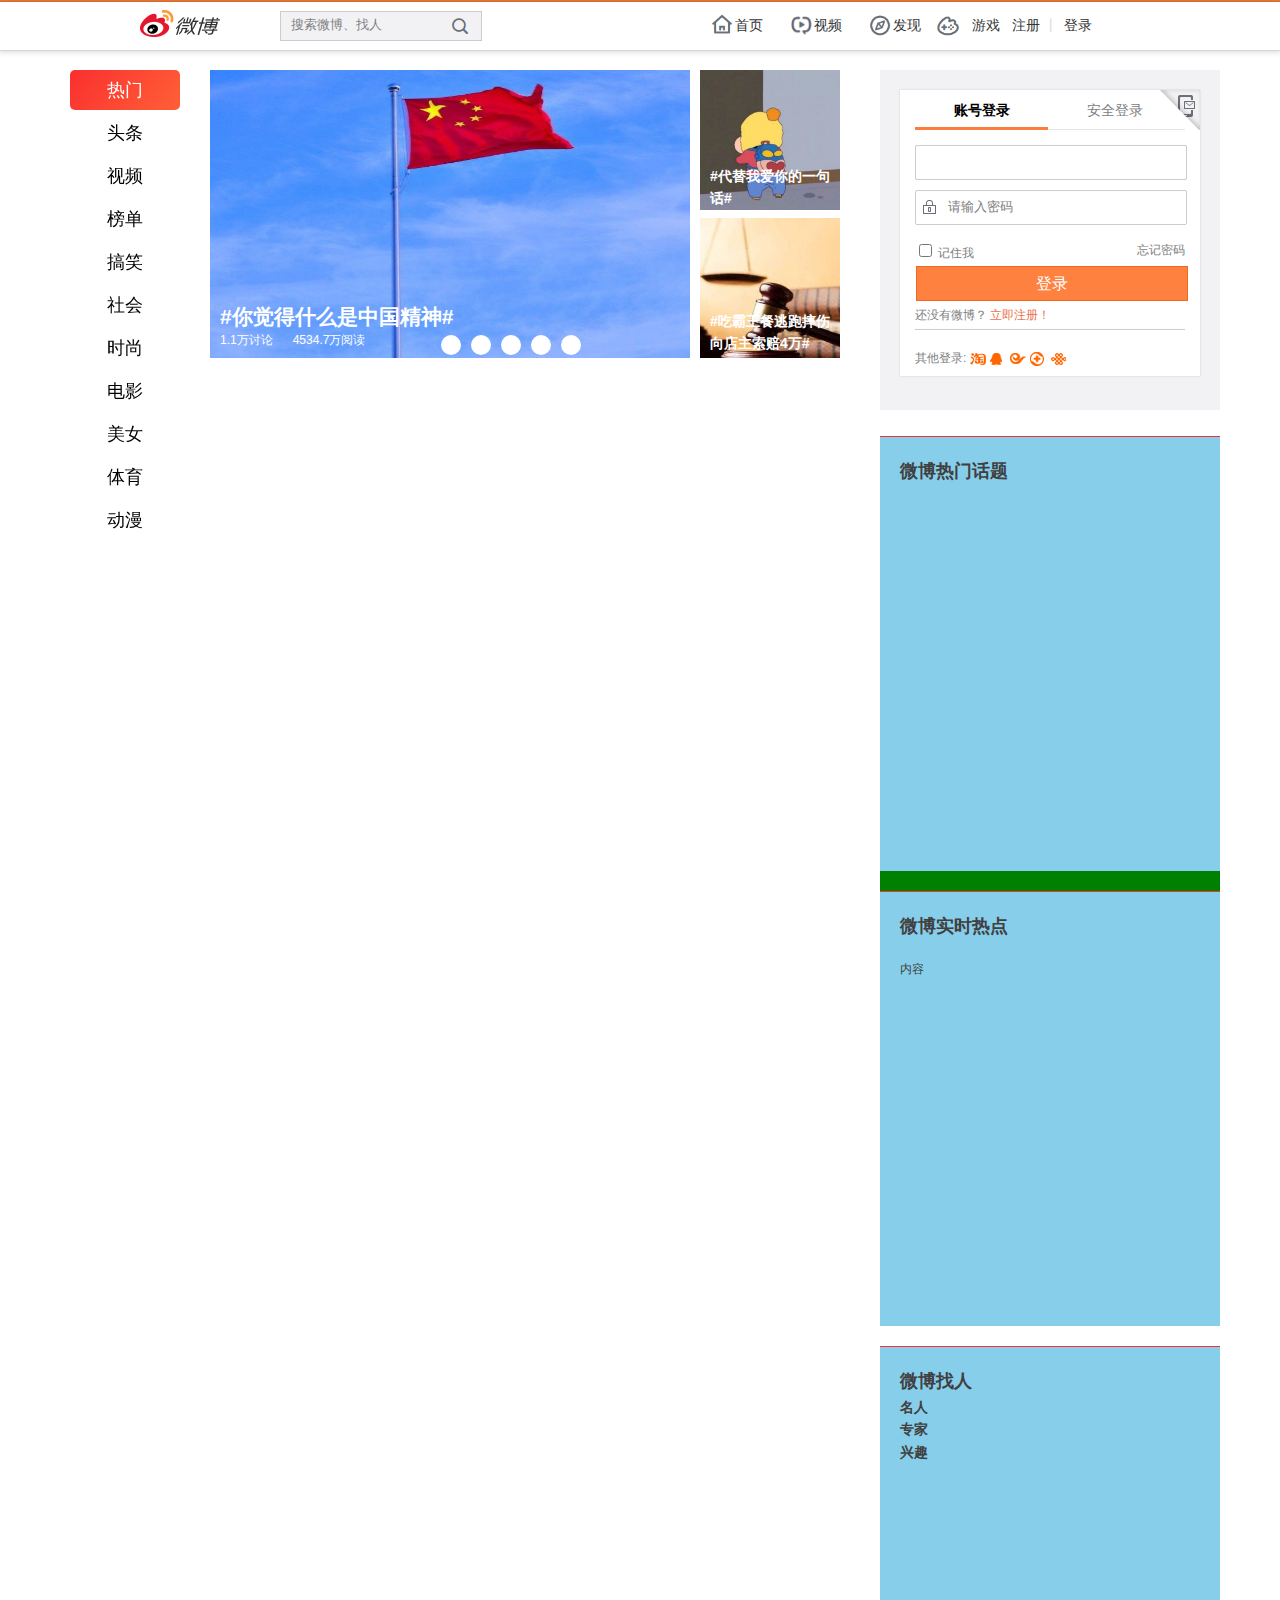
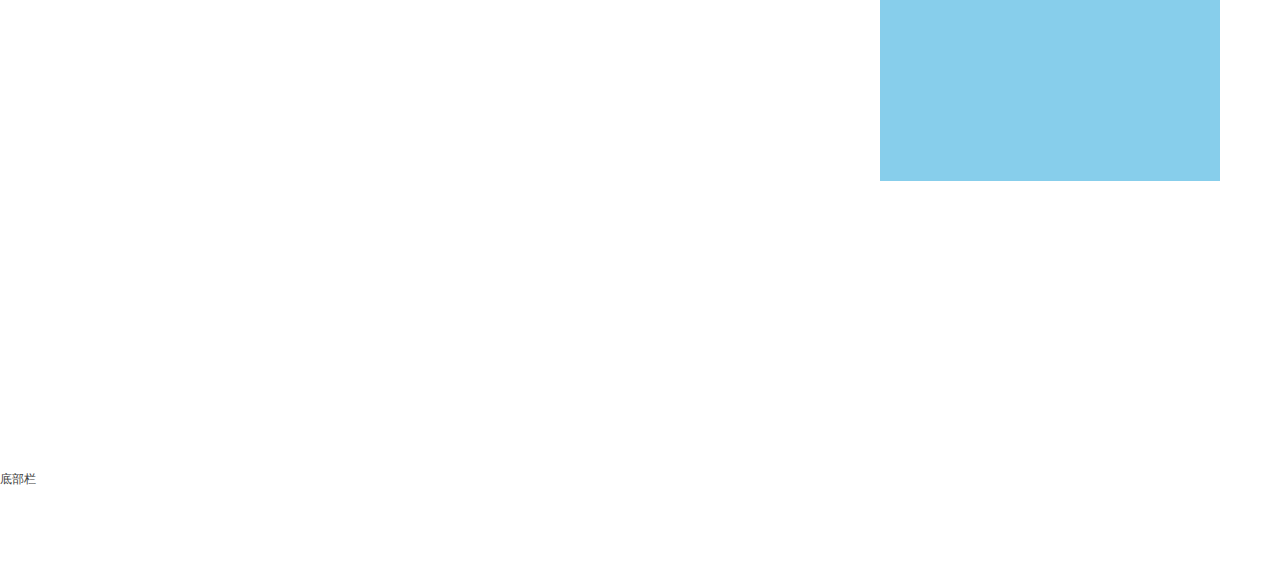
==== index.html @ 34013326 "第一次提交" ====
<!DOCTYPE html>
<html lang="en">
<head>
    <meta charset="UTF-8">
    <title>微博-随时随地发现新鲜事</title>
    <meta content="随时随地发现新鲜事！微博带你欣赏世界上每一个精彩瞬间，了解每一个幕后故事。分享你想表达的，让全世界都能听到你的心声！">
    <link rel="shortcut icon" href="favicon.ico" type="image/x-icon">
    <link rel="stylesheet" href="css/style.css">
    <link rel="stylesheet" href="css/base.css">
    <link rel="stylesheet" href="css/index.css">

</head>
<body>
<!--顶部导航栏开始-->
<div class="wb-top">
    <!--    设置版心-->
    <div class="w">
        <div class="WB_global_nav">
            <div class="WB-global_nav_alpha">
                <div class="gn_header clearfix">
                    <div class="gn_logo">
                        <a class="box" href="https://weibo.com/?topnav=1&mod=logo">
                            <span class="logo"></span>
                        </a>
                    </div>
                    <div class="gn_search_v2">
                        <span class="placeholder">搜索微博、找人</span>
                        <input class="W_input" type="text" value="搜索微博、找人">
                        <!--                        放大镜-->
                        <!--                    字体图标-->
                        <a class="icon-uniE900" href=""></a>
                        <!--                    <a class="W_ficon ficon_search S_ficon" href=""></a>-->
                    </div>
                    <div class="gn_position">
                        <div class="gn_nav">
                            <ul class="gn_nav_list">
                                <li>
                                    <a href="//weibo.com" class="home S_txt1"
                                       suda-uatrack="key=topnav_tab&amp;value=homepage" target="_top">
                                        <em class="W_ficon"><img src="./imges/house.png" alt=""></em>
                                        <em class="S_txt1">首页</em>
                                    </a>
                                </li>
                                <li>
                                    <a href="https://krcom.cn/" class="home S_txt1"
                                       suda-uatrack="key=topnav_tab&amp;value=homepage" target="_top">
                                        <em class="W_ficon"><img src="./imges/video.png" alt=""></em>
                                        <em class="S_txt1">视频</em>
                                    </a>
                                </li>
                                <li>
                                    <a href="//weibo.com" class="home S_txt1"
                                       suda-uatrack="key=topnav_tab&amp;value=homepage" target="_top">
                                        <em class="W_ficon"><img src="./imges/find.png" alt=""></em>
                                        <em class="S_txt1">发现</em>
                                    </a>
                                </li>
                                <li>
                                    <a href="http://game.weibo.com/?topnav=1&mod=logo&wvr=6">
                                        <em class="W_ficon"><img src="./imges/game.png" alt=""></em>
                                        <em class="S_txt1">游戏</em>
                                    </a>
                                </li>
                            </ul>
                            <div class="gn_login">
                                <ul class="gn_login_list">
                                    <li>
                                        <a class="S_txt1" href="//weibo.com/signup/signup.php">注册</a>
                                    </li>
                                    <!--                                竖线-->
                                    <li class="W_vline">丨</li>
                                    <li>
                                        <a class="S_txt1" href="">登录</a>
                                    </li>
                                </ul>
                            </div>
                        </div>
                        <!--                    注册和登录-->
                    </div>
                </div>
            </div>
        </div>
    </div>
</div>
<!--顶部固定栏结束-->


<!--中部内容栏开始-->
<div class="wb-center">
    <!--    版心-->
    <div class="w">
        <div class="WB_main clearfix">
            <!--            内容栏-->
            <div class="WB_frame">
                <!--                左边导航栏-->
                <div class="WB_main_l">
                    <div class="UG_left_nav">
                        <ul>
                            <!--                            <div class="hot">-->
                            <li class="hot">
                                <a class="nav_item_hot" href="https://weibo.com/?category=0">
                                    热门
                                </a>
                            </li>
                            <!--                            </div>-->
                            <li>
                                <a class="nav_item" href="https://weibo.com/?category=1760">
                                    头条
                                </a>
                            </li>
                            <!--                            <div class="">-->
                            <!--                            <li class="nav_item">-->
                            <li>
                                <a class="nav_item" href="http://krcom.cn/">
                                    视频
                                </a>
                            </li>
                            <!--                            </div>-->
                            <!--                            <div class="">-->
                            <!--                            <li class="nav_item">-->
                            <li>
                                <a class="nav_item" href="https://weibo.com/?category=99991">
                                    榜单
                                </a>
                            </li>
                            <!--                            </div>-->
                            <!--                            <div class="">-->
                            <!--                            <li class="nav_item">-->
                            <li>
                                <a class="nav_item" href="https://weibo.com/?category=10011">
                                    搞笑
                                </a>
                            </li>
                            <!--                            </div>-->
                            <!--                            <div class="">-->
                            <!--                            <li class="nav_item">-->
                            <li>
                                <a class="nav_item" href="https://weibo.com/?category=7">
                                    社会
                                </a>
                            </li>
                            <!--                            </div>-->
                            <!--                            <div class="">-->
                            <!--                            <li class="">-->
                            <li>
                                <a class="nav_item" href="https://weibo.com/?category=12">
                                    时尚
                                </a>
                            </li>
                            <!--                            </div>-->
                            <!--                            <div class="">-->
                            <!--                            <li class="nav_item">-->
                            <li>
                                <a class="nav_item" href="https://weibo.com/?category=10018">
                                    电影
                                </a>
                            </li>
                            <!--                            </div>-->
                            <!--                            <div class="">-->
                            <!--                            <li class="nav_item">-->
                            <li>
                                <a class="nav_item" href="https://weibo.com/?category=10007">
                                    美女
                                </a>
                            </li>
                            <!--                            </div>-->
                            <!--                            <div >-->
                            <!--                            <li class="nav_item">-->
                            <li>
                                <a class="nav_item" href="https://weibo.com/?category=3">
                                    体育
                                </a>
                            </li>
                            <!--                            </div>-->
                            <!--                            <div >-->
                            <!--                            <li class="nav_item">-->
                            <li>
                                <a class="nav_item" href="https://weibo.com/?category=10005">
                                    动漫
                                </a>
                            </li>
                            <!--                            </div>-->
                        </ul>
                    </div>
                </div>
                <!--                中间内容栏-->
                <div class="WB_main_c">
                    <div class="plc_main">
                        <div class="WB_frame_c">
                            <!--榜单-->
                            <div class="UG_slider_v2">
                                <li class="img1">
                                    <!--                                    <img src="./imges/云深-头像.png" alt="">-->
                                    <img src="./imges/img1.jpg" alt="">
                                    <div class="pic_intro">
                                        <h3 class="W_autocut_1">#你觉得什么是中国精神#</h3>
                                        <h4><span>1.1万讨论</span><span>4534.7万阅读</span></h4>
                                    </div>
                                </li>
                                <li class="img2">
                                    <!--                                    <img src="./imges/云深-头像.png" alt="">-->
                                    <img src="./imges/img2.jpg" alt="">
                                    <h3 class="W_autocut_2">#代替我爱你的一句话#</h3>
                                    <a href="">aaaaa</a>
                                </li>
                                <li class="img3">
                                    <!--                                    <img src="./imges/云深-头像.png" alt="">-->

                                    <img src="./imges/img3.jpg" alt="">
                                    <h3 class="W_autocut_3">#吃霸王餐逃跑摔伤向店主索赔4万#</h3>
                                </li>
                                <div class="dot_box">
                                    <li class="dot"></li>
                                    <li class="dot"></li>
                                    <li class="dot"></li>
                                    <li class="dot"></li>
                                    <li class="dot"></li>
                                </div>
                            </div>
                        </div>
                        <!--                        右侧栏-->
                        <div class="WB_main_r">
                            <!--                            登录栏-->

                            <div class="pl_unlogin_home_login">
                                <div class="UG_box">
                                    <div class="pl_login_form">
                                        <!--头部-->
                                        <div class="info_header">
                                            <a class="id_login" href=""><span>账号登录</span></a>
                                            <a class="pwd_login" href=""><span>安全登录</span></a>
                                            <a class="exchance" href=""></a>
                                        </div>
                                        <!--账号登录-->
                                        <div class="login_content">
                                            <div class="info_list">
                                                <!--                                                <div class="input_wrap" ></div>-->
                                                <li class="input_wrap"></li>
                                                <input class="input" type="text" value="邮箱/会员帐号/手机号">
                                                <!--                                                <span>邮箱/会员帐号/手机号</span>-->
                                            </div>
                                            <div class="password">
                                                <!--                                                <div class="">-->
                                                <li class="input_pwd"></li>
                                                <input class="input1" type="text" value="请输入密码">
                                                <!--                                                </div>-->
                                            </div>
                                        </div>
                                        <div class="info_list-auto_login clearfix">
                                            <div class="W_fl">
                                                <input class="checkbox" type="checkbox">
                                                <span class="S_txt2">记住我</span>
                                                <a class="S_txt1"
                                                   href="https://security.weibo.com/iforgot/loginname?entry=weibo&loginname=%E9%82%AE%E7%AE%B1/%E4%BC%9A%E5%91%98%E5%B8%90%E5%8F%B7/%E6%89%8B%E6%9C%BA%E5%8F%B7">忘记密码</a>
                                            </div>
                                            <div class="W_fr"></div>
                                        </div>
                                        <div class="info_list login_btn">
                                            <a class="W_btn_a" href=""><span>登录</span></a>
                                        </div>
                                        <div class="info_list_register">
                                            <span class="S_txt2">还没有微博？</span>
                                            <a class="register" href="//weibo.com/signup/signup.php ">立即注册！</a>
                                        </div>
                                    </div>
                                    <!--其他登录-->
                                    <div class="info_list_other_login clearfix">
                                        <span>其他登录:</span>
                                        <li class="logo"></li>
                                        <li class="logo1"></li>
                                        <li class="logo2"></li>
                                        <li class="logo3"></li>
                                        <li class="logo4"></li>
                                    </div>
                                </div>
                            </div>
                            <div class="pl_unlogin_home_hots">
                                <div class="UG_box_l">
                                    <!--微博热门话题-->
                                    <h2 class="UG_box_title">微博热门话题</h2>
                                    <div class="UG_contents"></div>
                                    <div class="UG_box_foot"></div>
                                </div>
                                <div class="UG_box_l">
                                    <!--微博实时热点-->
                                    <h2 class="UG_box_title">微博实时热点</h2>
                                    <div class="UG_contents">
                                        <!-- 图片-->
                                        <div class="UG_contents_pic">
                                            <img src="https://ww4.sinaimg.cn/thumb180/e9bda1bcgy1g6ti3shbk9j20it0nw1kx.jpg"
                                                 alt="">
                                        </div>
                                        <!--内容-->
                                        <div class="UG_contents_words">
                                            内容
                                        </div>
                                    </div>
                                </div>

                                <div class="pl_unlogin_home_hotpersoncategory">
                                    <div class="UG_box_l">
                                        <h2 class="UG_box_title">微博找人</h2>
                                        <div class="UG_contents">
                                            <div class="UG_tag_list">
                                                <h3 class="tag_title">名人</h3>
                                            </div>
                                            <div class="UG_tag_list">
                                                <h3 class="tag_title">专家</h3>
                                            </div>
                                            <div class="UG_tag_list">
                                                <h3 class="tag_title">兴趣</h3>
                                            </div>
                                        </div>
                                    </div>
                                    <!--<div class=""></div>-->
                                </div>
                            </div>

                        </div>
                    </div>
                </div>
            </div>
        </div>
        <!--中部内容栏结束-->


        <!--底部栏开始-->
        <div class="wb-bottom">
            底部栏
        </div>
        <!--底部栏结束-->
</body>
</html>
---- css/style.css ----
@font-face {
    font-family: 'icomoon';
    src: url('./../source/fonts/icomoon.eot?ar5zlz');
    src: url('./../source/fonts/icomoon.eot?ar5zlz#iefix') format('embedded-opentype'),
    url('./../source/fonts/icomoon.ttf?ar5zlz') format('truetype'),
    url('./../source/fonts/icomoon.woff?ar5zlz') format('woff'),
    url('./../source/fonts/icomoon.svg?ar5zlz#icomoon') format('svg');
    font-weight: normal;
    font-style: normal;
    font-display: block;
}

[class^="icon-"], [class*=" icon-"] {
    /* use !important to prevent issues with browser extensions that change fonts */
    font-family: 'icomoon' !important;
    speak: none;
    font-style: normal;
    font-weight: normal;
    font-variant: normal;
    text-transform: none;
    line-height: 1;

    /* Better Font Rendering =========== */
    -webkit-font-smoothing: antialiased;
    -moz-osx-font-smoothing: grayscale;
}

.icon-uniE900:before {
    content: "\e900";
}
---- css/base.css ----
/*声明编码格式*/
@charset "UTF-8";
html {
    font-size: 10px;
}

/*版心*/
w {
    width: 126.6rem;
    margin: 0 auto;
}

body,
dd,
div,
dl,
dt,
fieldset,
form,
h1,
h2,
h3,
h4,
h5,
h6,
li,
ol,
p,
table,
td,
th,
ul {
    margin: 0;
    padding: 0
}

table {
    border-collapse: collapse
}

code,
pre {
    white-space: pre;
    font-family: "Courier New", Courier, monospace
}

li {
    list-style: none
}

em {
    font-style: normal
}

img,
object {
    border: none;
    outline: 0
}

a img {
    vertical-align: top
}

abbr,
article,
aside,
audio,
canvas,
datalist,
details,
figure,
footer,
header,
hgroup,
menu,
nav,
output,
progress,
section,
video {
    display: block;
    margin: 0;
    padding: 0
}

body {
    font: 400 12px/1.6 arial;
    color: #404040
}

.login {
    width: 240px
}

.loading {
    height: 310px;
    background: url(images/loading.gif) no-repeat 50% 50%
}

.loading .module,
.logged,
.module-logged .quick,
.module-logged .static,
.module-quick .logged,
.module-quick .signed,
.module-quick .static,
.module-signed .logged,
.module-signed .quick,
.module-signed .static,
.quick,
.signed {
    display: none
}

.module-logged .logged,
.module-quick .quick,
.module-signed .signed,
.module-static .static {
    display: block
}

.module {
    position: relative
}

.mod-info {
    color: #404040;
    padding-left: 20px;
    background: url(images/ico-taobao.png) no-repeat 0 50%
}

.wb-un {
    color: #FFA00B !important
}

.message {
    padding: 2px 5px;
    margin-top: 5px;
    display: none
}

.error {
    padding: 2px 5px;
    margin-top: 5px;
    display: block !important;
    padding-left: 23px;
    background: #FFF2F2 url(images/ico-stop.png) no-repeat 3px 3px;
    border: 1px solid #FF8080
}

.fields {
    margin-top: 0;
    position: relative
}

.field {
    position: relative;
    padding: 3px 0
}

.field-edit {
    padding: 0
}

.other-account {
    position: absolute;
    right: 0
}

.field-label {
    display: block;
    font-weight: 700;
    color: #666
}

.field-help {
    position: absolute;
    top: 3px;
    right: 0
}

.i-text {
    width: 232px;
    height: 24px;
    font-size: 12px;
    line-height: 24px;
    padding: 0 2px;
    border: 1px solid #CCC;
    vertical-align: middle
}

.i-chk {
    vertical-align: middle
}

.i-checkcode {
    width: 40px
}

.ph-label {
    color: #666;
    position: absolute;
    left: 5px;
    top: 8px
}

.ph-label-chk {
    top: 15px
}

.field-pwd .ph-label,
.field-un .ph-label {
    top: 26px
}

.ph-hide {
    display: none
}

.ph-focus {
    color: #999
}

.checkcode-img {
    margin: 0 1px;
    vertical-align: middle
}

.change-code {
    display: inline-block;
    zoom: 1;
    *display: inline;
    vertical-align: middle;
    line-height: 1.2
}

.pwd-edit {
    display: none;
    height: 26px;
    overflow: hidden
}

.edit-tmp {
    width: 0;
    height: 0;
    overflow: hidden
}

.fields-logged {
    padding-bottom: 20px
}

.fields-logged .nick {
    font-weight: 700
}

.ql-single .r-sso-user {
    display: none
}

.logged-hd {
    padding-bottom: 5px
}

.ww-list {
    height: 60px;
    overflow: auto
}

.ww-list input,
.ww-list label {
    margin: 0;
    vertical-align: middle
}

.ww-list input {
    margin-right: 3px
}

.ww-list li.active {
    font-weight: 700
}

.quickx {
    width: 210px
}

.quickx .mod-info,
.quickx .mod-submit {
    display: none
}

.quickx .ww-hd {
    padding-left: 20px;
    background: url(images/ico-taobao.png) no-repeat 0 50%
}

.quickx .r-sso-user {
    display: none
}

.quickx .item-sso-user {
    cursor: pointer
}

.quickx .ww-list {
    height: 20px
}

.quickx .ww-list label {
    color: #08C
}

.quickx .ww-list .item-hover label {
    color: #F60;
    text-decoration: underline
}

.quickxn .quick,
.taobao-enter {
    display: none
}

.taobao-enter a {
    display: inline-block;
    zoom: 1;
    *display: inline;
    height: 20px;
    line-height: 20px;
    padding-left: 20px;
    background: url(images/ico-taobao.png) no-repeat 0 50%
}

.quickxn .taobao-enter {
    display: block
}

.mod-submit a {
    margin-left: 5px
}

.mod-help {
    padding-top: 5px;
    color: #999
}

.mod-help a {
    color: #999
}

.mod-help a:hover {
    color: #088DD2
}

.install-plugin-popup {
    width: 300px;
    font-size: 12px;
    background-color: #FFF;
    border: 1px solid #999
}

.install-plugin-popup .hd {
    height: 30px;
    line-height: 30px;
    padding-left: 10px;
    background: url(images/i.png) repeat-x;
    border: 1px solid #e76b09
}

.install-plugin-popup .hd h3 {
    font-size: 14px;
    color: #FFF
}

.install-plugin-popup .bd {
    padding: 10px;
    color: #666
}

.install-plugin-popup .close {
    display: block;
    width: 20px;
    height: 20px;
    position: absolute;
    right: 5px;
    top: 5px;
    text-indent: -999em;
    outline: 0;
    background: url(images/i.png) no-repeat -14px -37px;
    cursor: pointer
}

.install-plugin-popup h4 {
    font-weight: 700;
    font-size: 12px;
    color: #404040
}

.install-plugin-popup ul {
    margin: 10px 0
}

.install-plugin-popup li {
    padding-left: 5px;
    background: url(images/i.png) no-repeat 0 -170px
}

.install-plugin-popup .bd strong {
    color: #F60;
    font-weight: 700;
    padding-left: 13px;
    background: url(images/i.png) no-repeat -20px -145px
}

.install-plugin-popup .buttons {
    margin-top: 10px
}

.install-plugin-popup .btn-dledit {
    display: block;
    height: 24px;
    line-height: 24px;
    width: 90px;
    margin: 0 auto;
    color: #FFF;
    text-align: center;
    text-decoration: none;
    background: url(images/i.png) repeat-x 0 -63px;
    border: 1px solid #f15c00;
    border-radius: 2px
}

.install-plugin-popup .btn-dledit:hover {
    background-position: 0 -96px
}

.loginq .mod-info {
    font-size: 14px;
    margin-bottom: 5px
}

.loginq .field {
    padding: 6px 0
}

.loginq .ph-label {
    top: 10px
}

.loginq .field-pwd .ph-label,
.loginq .field-un .ph-label,
.loginq .nickx {
    top: 29px
}

.loginq .field-help {
    top: 6px
}

.loginq .btn {
    margin-bottom: 5px;
    display: inline-block;
    zoom: 1;
    *display: inline;
    width: 135px;
    height: 33px;
    line-height: 33px;
    text-align: center;
    font-size: 14px;
    color: #FFF;
    border: none;
    font-weight: 700;
    text-decoration: none;
    background: url(http://img04.taobaocdn.com/tps/i4/T1svelXedSXXaYGQPX-135-170.png) no-repeat 0 0;
    text-shadow: 1px 1px 0 #E24E06;
    overflow: hidden
}

.loginq .btn-hover,
.loginq .btn:hover {
    background-position: 0 0
}

.nickx {
    display: none;
    width: 16px;
    height: 16px;
    background: url(images/x.png) no-repeat 50% 50%;
    position: absolute;
    left: 220px;
    top: 26px;
    z-index: 1000;
    cursor: pointer;
    filter: alpha(opacity=70);
    opacity: .7
}

.nickx:hover {
    filter: alpha(opacity=100);
    opacity: 1
}

.ks-ext-mask {
    background-color: #000;
    filter: alpha(opacity=50);
    opacity: .5
}

.btn {
    display: inline-block;
    zoom: 1;
    *display: inline;
    width: 112px;
    height: 24px;
    line-height: 24px;
    padding: 0;
    vertical-align: middle;
    color: #FFF;
    overflow: visible;
    font-size: 12px;
    font-weight: 400;
    border: none;
    background: url(images/btn.png) no-repeat 0 0;
    cursor: pointer
}

.btn-hover,
.btn:hover {
    background-position: 0 -24px
}

.hidden {
    display: none !important
}

.fl {
    float: left
}

.fr {
    float: right
}

a {
    color: #08C;
    text-decoration: none
}

a:hover {
    color: #F60;
    text-decoration: none;
}

.clearfix {
    zoom: 1
}

.clearfix:after {
    content: "";
    display: block;
    clear: both;
    visibility: hidden;
    height: 0
}


/*!*声明编码格式*!*/
/*@charset "UTF-8";*/
/*html {*/
/*    font-size: 10px;*/
/*}*/

/*body, ul, ol, li, p, h1, h2, h3, h4, h5, h6, form, fieldset, table, td, img, div {*/
/*    margin: 0;*/
/*    padding: 0;*/
/*    border: 0;*/
/*}*/

/*body {*/
/*    background: #fff;*/
/*    color: #333;*/
/*    font-size: 12px;*/
/*    margin-top: 5px;*/
/*    font-family: "SimSun", "宋体", "Arial Narrow";*/
/*}*/

/*!*版心*!*/
/*w {*/
/*    width: 126.6rem;*/
/*    margin: 0 auto;*/

/*}*/

/*ul, ol {*/
/*    list-style-type: none;*/
/*}*/

/*select, input, img, select {*/
/*    vertical-align: middle;*/
/*}*/

/*a {*/
/*    text-decoration: none;*/
/*}*/

/*a:link {*/
/*    color: #009;*/
/*}*/

/*a:visited {*/
/*    color: #800080;*/
/*}*/

/*a:hover, a:active, a:focus {*/
/*    color: #c00;*/
/*    text-decoration: underline;*/
/*}*/
---- css/index.css ----
/**********************通用********************/
.clearfix::after {
    content: ".";
    display: block;
    height: 0;
    clear: both;
    visibility: hidden;
}

/**********************顶部导航栏开始********************/
.WB-global_nav_alpha {
    box-shadow: 0 0 1px 0px rgba(0, 0, 0, 0.3), 0 0 6px 2px rgba(0, 0, 0, 0.15);
    background: rgba(255, 255, 255, 0.94);
}

.WB_global_nav {


    flex-direction: row;
    justify-content: center;


    z-index: 999;
    top: 0;
    left: 0;
    position: fixed;
    width: 100%;
    height: 4.8rem;
    border-top: 0.2rem solid #fa7d3c;
    box-shadow: 0 0 1px 0px rgba(0, 0, 0, 0.15);
    background: #fff;
}

.WB_global_nav .gn_header {
    background-color: #fff;
    position: relative;
    width: 100rem;
    height: 4.8rem;
    margin: 0 auto;
}

.WB_global_nav .gn_header .gn_logo .box {
    width: 190px;
    height: 48px;
    cursor: pointer;

    position: absolute;
    left: 50px;
    top: 0;
}


.WB_global_nav .gn_header .gn_logo .box .logo {
    display: block;
    margin-left: -5rem;
    /*text-decoration: none;*/
    left: -5rem;
    width: 140px;
    height: 48px;
    cursor: pointer;
    background: url("./../imges/WB_logo.png") no-repeat 0 40%;
    /*background-color: red;*/
}

.gn_search_v2 {
    width: 20rem;
    height: 2.8rem;
    /*left: 25rem;*/
    top: 0;
    left: 13rem;
    margin: 0.9rem 0 0 1rem;
    background-color: #f2f2f5;
    /*background-color: red;*/
    /*border: 1px solid #000;*/
    border: 1px solid #CCC;
    position: absolute;
}

.gn_search_v2:hover {
    cursor: text;
}

/*.gn_search_v2*/

.wb-top .WB_global_nav .gn_header .gn_search_v2 .placeholder {
    /*z-index: 999;*/
    /*width: 100%;*/
    /*height: 100%;*/
    /*!important;*/
    display: inline-block;
    width: 20rem;
    height: 2.8rem;
    line-height: 2.9rem;
    /*left: 1rem;*/
    color: #808080;
    /*background-color: skyblue;*/
    text-overflow: ellipsis;
}

.W_input {
    /*z-index: 999;*/
    position: absolute;
    display: inline-block;
    box-sizing: border-box;
    /*width: 18rem;*/
    color: #808080;
    width: 17rem;
    height: 2.5rem;
    line-height: 2.8rem;
    /*margin-left: 11rem;*/
    top: 0rem;
    /*padding-left: 1rem;*/
    padding: 9px 10px 8px 10px;
    /*padding-left: 0.8rem;*/
    left: 0rem;
    background-color: #f2f2f5;
    /*background-color: transparent;*/
    /*background-color: red;*/
    /*background-color: #000000;*/
    border: none;
    /*left: 0rem;*/
    /*background-color: transparent;*/
    overflow: hidden;
    /*color: ;*/
    /*left: 25rem;*/
}

/*放大镜*/
.icon-uniE900 {
    font-size: 1.8rem;
    width: 1.8rem;
    color: #696e78;
    position: absolute;
    left: 17rem;
    top: 0.5rem;
}

.gn_position {
    display: inline-block;
    float: right;
    width: 45.6rem;
    height: 4.8rem;
    /*background-color: skyblue;*/
    margin-left: -11rem;
}

.gn_position li {
    float: left;
    margin-right: 0rem;
}

.gn_nav_list li a {
    line-height: 26px;
}

.gn_nav_list li a em {
    color: #333;
}

.gn_nav_list li {
    position: relative;
    top: 1rem;
    float: left;
    margin-left: 14px;
    display: inline-block;
    font-size: 14px;
    width: 65px;
    height: 26px;
    /*background-color: red;*/

}

.W_ficon img {
    display: inline-block;
    font-size: 22px;
    width: 26px;
}

.wb-top .WB_global_nav .gn_header .gn_position .gn_nav .gn_login {
    /*background-color: red;*/
    display: inline-block;
    float: left;
    width: 11.6rem;
    height: 2.6rem;
    margin-top: 1rem;
    /*top: 2rem;*/
}

.wb-top .WB_global_nav .gn_header .gn_position .gn_nav .gn_login ul li {
    /*background-color: red;*/
    position: relative;
    /*top: 1rem;*/
    float: left;
    line-height: 2.6rem;
    margin-left: 1.2rem;

    display: inline-block;
    font-size: 1.4rem;
}

.wb-top .WB_global_nav .gn_header .gn_position .gn_nav .gn_login li a {
    color: #333;
}

.S_txt1:hover {
    color: #f8b62b;
    /*background-color: red;*/
}

.wb-top .WB_global_nav .gn_header .gn_position .gn_nav .gn_login .W_vline {
    /*display: inline-block;*/
    /*margin: 0 1rem 0 1rem;*/
    color: #d9d9d9;
    /*margin: 0 -5px 0 -5px;*/
    /*padding: -5px;*/
    margin: 0 -0.6rem 0 0.4rem;
    /*background-color: red;*/
    /*margin-left: -1rem;*/
}

.wb-top .WB_global_nav .gn_header .gn_position .gn_nav .gn_login .W_vline:hover {
    cursor: default;
}

/**********************顶部导航栏结束********************/


/**********************中部内容栏开始********************/


/*.自定义 {*/
/*    margin-top: 5rem;*/
/*    width: 100%;*/
/*    height: 20rem;*/
/*    font-size: 20px;*/
/*    !*margin: 0 auto;*!*/
/*    text-align: center;*/
/*    !*background-color: skyblue;*!*/

/*}*/

/*.wb-center .w {*/
/*    height: 20rem;*/
/*    !*z-index: 999;*!*/
/*    background-color: red;*/
/*}*/
.WB_main {
    display: block;
}

.wb-center .w {
    /*display: block;*/
}

.wb-center .WB_main .WB_frame {
    margin: 7rem 7rem auto;
    height: 200rem;
    width: 1170px;
    /*margin-top: 7rem;*/
    /*box-sizing: border-box;*/
    /*padding-top: 1.6rem;*/
    /*background-color: green;*/
}

.wb-center .WB_main .WB_frame .WB_main_l {
    /*z-index: 999;*/
    position: fixed;
    width: 11rem;
    /*background-color: blue;*/
}

.wb-center .WB_main .WB_frame .WB_main_l .UG_left_nav {
    width: 11rem;
    height: 47rem;
    /*background-color: blue;*/
}

/*UG_left_nav ul{*/
/*    background-color: skyblue;*/
/*}*/
.wb-center .WB_main .WB_frame .WB_main_l .UG_left_nav li {
    width: 11rem;
    height: 4rem;
    font-size: 1.8rem;
    /*line-height: 4rem;*/
    margin-bottom: 0.3rem;
    /*background-color: skyblue;*/
    border-radius: 5px;
    text-align: center;
}

.wb-center .WB_main .WB_frame .WB_main_l .UG_left_nav li a {
    line-height: 4rem;
}

.wb-center .WB_main .WB_frame .WB_main_l .UG_left_nav .hot {
    border-radius: 0.5rem;
    /*color: #ffffff;*/
    /*background-color: #fa2f2f;*/
    background-image: linear-gradient(128deg, rgb(250, 47, 47) 0%, rgb(255, 91, 54) 90%);
}

/*.nav_item_hot {*/
/*    color: #ffffff;*/
/*}*/

.wb-center .WB_main .WB_frame .WB_main_l .UG_left_nav ul .hot a {
    color: #ffffff;
}

/*.wb-center .WB_main .WB_frame .WB_main_l .UG_left_nav .hot:hover {*/

/*}*/

.nav_item {
    display: inline-block;
    width: 11rem;
    line-height: 4rem;
    /*height: 4%;*/
}


.wb-center .WB_main .WB_frame .WB_main_l .UG_left_nav li a {
    color: #000000;
    /*line-height: 4rem;*/
}

/*.WB_main_l .UG_left_nav*/

/*设置a标签与li标签一样的大小*/
.nav_item {
    width: 11rem;
    height: 4rem;
}

/*鼠标移到与li标签一样大的a标签上时，字变为白色 */
.wb-center .WB_main .WB_frame .WB_main_l .UG_left_nav li a:hover {
    color: #ffffff;
}

.wb-center .WB_main .WB_frame .WB_main_l .UG_left_nav li:hover {
    background: linear-gradient(128deg, #fa2f2f 0%, #ff5b36 90%);
    cursor: pointer;
}


.WB_main_c {
    /*float: left;*/
    margin-left: 14rem;
    width: 100rem;
    height: 20rem;
    /*background-color: red;*/
}

.UG_slider_v2 {
    width: 66rem;
    height: 31rem;
    /*background-color: green;*/
}

.wb-center .WB_main .WB_frame .WB_frame_c {
    width: 66rem;
    position: relative;
    /*background-color: red;*/
}

/*.img1 h3 {*/
/*    color: red;*/
/*}*/

.img1 img {
    /*border-radius: 50%;*/
    display: inline-block;
    width: 48rem;
    height: 28.8rem;
    /*width: 30rem;*/
    /*height: 30rem;*/
    position: absolute;
}

.img2 img {
    display: inline-block;
    /*float: right;*/
    position: absolute;
    /*float: left;*/
    width: 14rem;
    height: 14rem;
    left: 49rem;
    /*margin-top: -1rem;*/
    /*margin-right: 10rem;*/
    /*width: 14rem;*/
    /*height: 14rem;*/
    /*left: 5rem;*/
    /*background-color: purple;*/
}

.img3 img {
    display: inline-block;
    /*float: right;*/
    position: absolute;
    /*float: left;*/
    width: 14rem;
    height: 14rem;
    top: 14.8rem;
    left: 49rem;
    /*margin-left: 5rem;*/
    /*background-color: black;*/
}


.dot_box {
    /*display: inline;*/
    width: 20rem;
    height: 3rem;
    position: absolute;
    float: left;
    /*margin-right:5rem;*/
    top: 26.5rem;
    /*background-color: black;*/
    text-align: center;
    left: 35%;
    /*background-color: #ffffff;*/
}

.dot {
    float: left;
    width: 2rem;
    height: 2rem;
    margin-right: 1rem;
    background-color: #ffffff;
    border-radius: 50%;
}

.dot:hover {
    background-color: #eb7350;;
    cursor: pointer;
}

.pic_intro {
    position: absolute;
    color: #ffffff;
    font-size: 1.8rem;
    top: 24rem;
    left: 1rem;
}

.W_autocut_1 {
    margin-top: -1rem;
}

.pic_intro h4 {
    margin-top: -1rem;
}

.pic_intro span {
    margin-right: 2rem;
    /*margin: -4rem 2rem 0 0;*/
    font-size: 1.2rem;
    font-weight: normal;
}

.img2 .W_autocut_2,
.W_autocut_3 {
    width: 12rem;
    height: 4rem;
    position: absolute;
    font-size: 14px;
    left: 50rem;
    top: 9.5rem;
    color: #ffffff;
}

.W_autocut_3 {
    top: 24rem;
}

.WB_main_r {
    position: absolute;
    /*float: left;*/
    left: 88rem;
    width: 34rem;
    top: 7rem;
    /*top*/
    /*background-color: red;*/
    height: 210rem;
}

/*右侧栏*/
.pl_unlogin_home_login {
    /*position: absolute;*/
    /*padding: 0rem;*/
    /*margin-top: 2rem;*/
    /*top: 2rem;*/
    position: relative;
    display: inline-block;
    width: 34rem;
    height: 34rem;
    /*background-color: skyblue;*/
    background-color: rgb(242, 242, 245);
    /*top: -31rem;*/
    /*left: 90rem;*/
    /*right: 10rem;*/
    /*float: right;*/
}

.UG_box {
    display: inline-block;
    margin: 0 auto;
    /*background-color: purple;*/
    width: 30rem;
    height: 28.6rem;
    /*text-align: center;*/
    position: absolute;
    box-shadow: 0 0 2px rgba(0, 0, 0, 0.15);
    transform: translateX(2rem) translateY(2rem);

    background-color: #fff;

    /*left: 2rem;*/
}

.pl_login_form {
    /*border: 1px solid #000;*/
    width: 27rem;
    /*border: none;*/
    height: 27.6rem;
    border-radius: 2px;
    /*box-shadow: 0 0 2px rgba(0, 0, 0, 0.15);*/
    /*background-color: skyblue;*/
    /*text-align: center;*/
    margin: 0 auto 5px;
    border: none;
}

.info_header {
    height: 38.5px;
    border-bottom: 1px solid #ccc;

    border-bottom-color: rgb(204, 204, 204);

    border-bottom-color: rgba(204, 204, 204, .5);
    /*border-bottom: 3px solid ;*/
    /*border-bottom-color: transparent;*/
    /*border-bottom-style: solid;*/
    /*border-bottom-width: 3px;*/
    /*border-bottom: 1px solid #000;*/
}

.id_login,
.pwd_login {
    /*border: 1px solid #000;*/
    float: left;
    width: 133px;
    height: 32px;
    text-align: center;
    margin-top: 5px;
    line-height: 30px;
    font-size: 14px;
    color: #000;
}

.pwd_login {
    color: #808080;
}

/*.id_login {*/
/*    font-weight: 700;*/
/*    !*border-bottom: 3px solid #fa7d3c;*!*/
/*}*/


.id_login {
    font-weight: 700;
    border-bottom: 3px solid #fa7d3c;
}

.pwd_login:active {
    border-bottom: 3px solid #fa7d3c;
}

pwd_login {
    line-height: 30px;
}

.exchance {
    width: 40px;
    height: 40px;
    /*background-color: rebeccapurple;*/
    position: absolute;
    left: 260px;
    top: 0px;
    background: url("../imges/sprite_login.png") 0 -150px;
}

.login_content {
    display: inline-block;
    width: 270px;
    margin-top: 10px;
    height: 189px;
    border-bottom: 1px solid #ccc;
    /*background-color: skyblue;*/
    /*margin: 0 auto;*/
}

.info_list {
    /*border: 2px solid black;*/
    border: 1px solid #ccc;
    border-radius: 2px;
    background-color: #FFF;
    position: absolute;
    top: 55px;
    width: 270px;
    height: 33px;
    /*background-color: black;*/
}

.input_wrap {
    width: 32px;
    height: 33px;
    line-height: 33px;
    /*background-color: red;*/
    transform: translateY(-2px);
    z-index: 999;
    background: url("../imges/sprite_login.png") 7px -90px;

}

.input {
    /*display: inline-block;*/
    /*position: absolute;*/
    /*top: -15rem;*/
    /*left: 50rem;*/
    z-index: 999;
    width: 233px;
    /*display: inline-block;*/
    /*background-color: red;*/
    height: 27px;
    border: none;
    /*这里改的*/
    transform: translateY(-32px);
    color: #808080;
    /*margin-bottom: 15rem;*/
    /*line-height: 33px;*/
    /*padding: 20px;*/
    margin-left: 30px;

}

.password {
    position: absolute;
    border: 1px solid #ccc;
    border-radius: 2px;
    background-color: #FFF;
    top: 100px;
    width: 270px;
    height: 33px;
}

.input_pwd {
    width: 32px;
    height: 33px;
    line-height: 33px;
    border-radius: 2px;
    background: url("../imges/sprite_login.png") -43px -91px;
}

.input1 {
    width: 233px;
    height: 27px;
    border: none;
    /*border: 1px solid #ccc;*/
    /*border-radius: 2px;*/
    /*background-color: #FFF;*/
    transform: translateY(-32px);
    margin-left: 30px;
    color: #808080;

    /*top: 15rem;*/
}

/*.exchance img {*/
/*    position: absolute;*/
/*    width: 40px;*/
/*    height: 41px;*/
/*    top: 0;*/
/*    left: 252px;*/
/*    background: url("../imges/sprite_login.png") 0 -150px;*/
/*    !*background: url("");*!*/
/*}*/

/*.id_login a {*/
/*    text-align: center;*/
/*}*/

/*.pwd_login a{*/
/*    text-align: center;*/
/*}*/
.pl_unlogin_home_hots {
    width: 34rem;
    height: 89rem;
    background-color: green;
}

.UG_box_l {
    /*transform: translateY(20rem);*/
    margin-top: 2rem;
    width: 340px;
    height: 435px;
    background-color: skyblue;
    box-sizing: border-box;
    padding: 20px;
    border-top: 1px solid #fa2f2f;
}

.info_list-auto_login {
    width: 270px;
    height: 15px;
    /*background-color: red;*/
    transform: translateY(-95px);
}

.checkbox {
    line-height: 15px;
}

.S_txt1 {
    float: right;
    color: #808080;
    left: 200px;
}

.S_txt2 {
    font-size: 12px;
    color: #808080;;
}

.W_btn_a {
    position: absolute;
    width: 100%;
    height: 33px;
    background-color: rgb(255, 129, 64);;
    border: 1px solid #f06923;
    top: 120px;
    text-align: center;
}

.W_btn_a:hover {

    /*background: rgb(255, 129, 64);;*/
    background: #f06923;

}

.W_btn_a span {
    width: 32px;
    height: 18px;
    color: #ffffff;
    font-size: 16px;
    line-height: 34px;
}

.info_list_register {
    width: 100%;
    height: 25px;
    /*top: 350px;*/
    /*margin-bottom: -5px;*/

    transform: translateY(-45px);
}

.info_list_register .S_txt2 {
    font-size: 12px;
}

/*.pl_login_form .info_list_register .S_txt2 a {*/
/*    color: #eb7350;*/
/*}*/
.register {
    color: #eb7350;
}

.info_list_other_login {
    /*background-color: r;*/
    /*margin-bottom: -20px;*/
    /*top: -10px;*/
    width: 100%;
    height: 16px;
    display: block;
    color: #808080;
    transform: translateX(15px) translateY(-20px);

}

.info_list_other_login span {
    /*height: 15.6px;*/
    line-height: 15.6px;
    float: left;
}

.info_list_other_login li {
    /*float: right;*/
    float: left;
    width: 16px;
    height: 16px;
    margin-left: 4px;
    background-color: red;
    line-height: 20px;
    /*background: url("./../imges/sprite_login.png") 0 -50px;*/
}

.info_list_other_login li:hover {
    cursor: pointer;
}

.info_list_other_login .logo {
    background: url("./../imges/sprite_login.png") 0 -50px;
}

.info_list_other_login .logo1 {
    background: url("./../imges/sprite_login.png") -52px -50px;

}

.info_list_other_login .logo2 {
    background: url("./../imges/sprite_login.png") -100px -50px;

}

.info_list_other_login .logo3 {
    background: url("./../imges/sprite_login.png") -151px -50px;

}

.info_list_other_login .logo4 {
    background: url("./../imges/sprite_login.png") -199px -50px;

}

.UG_contents_pic {
    
}

/**********************中部内容栏结束********************/


/**********************底部栏开始********************/

/**********************底部栏结束********************/
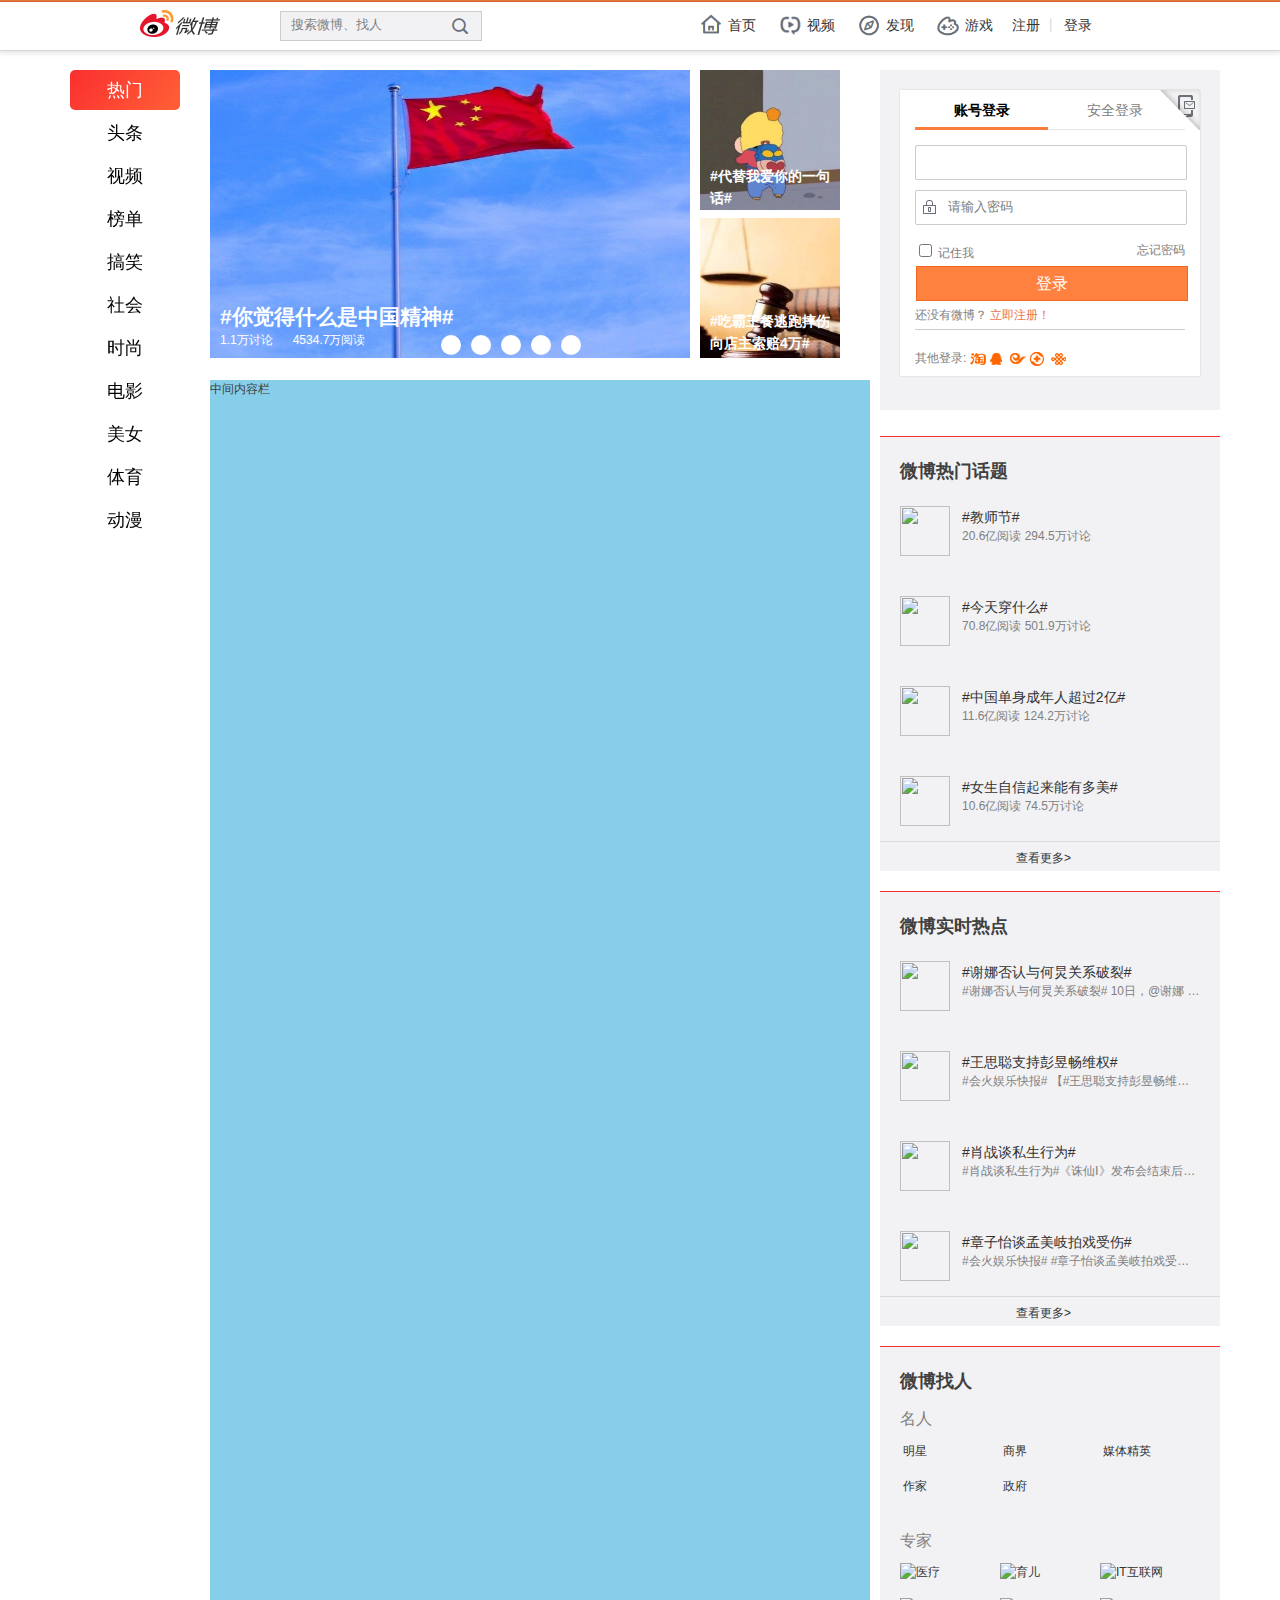
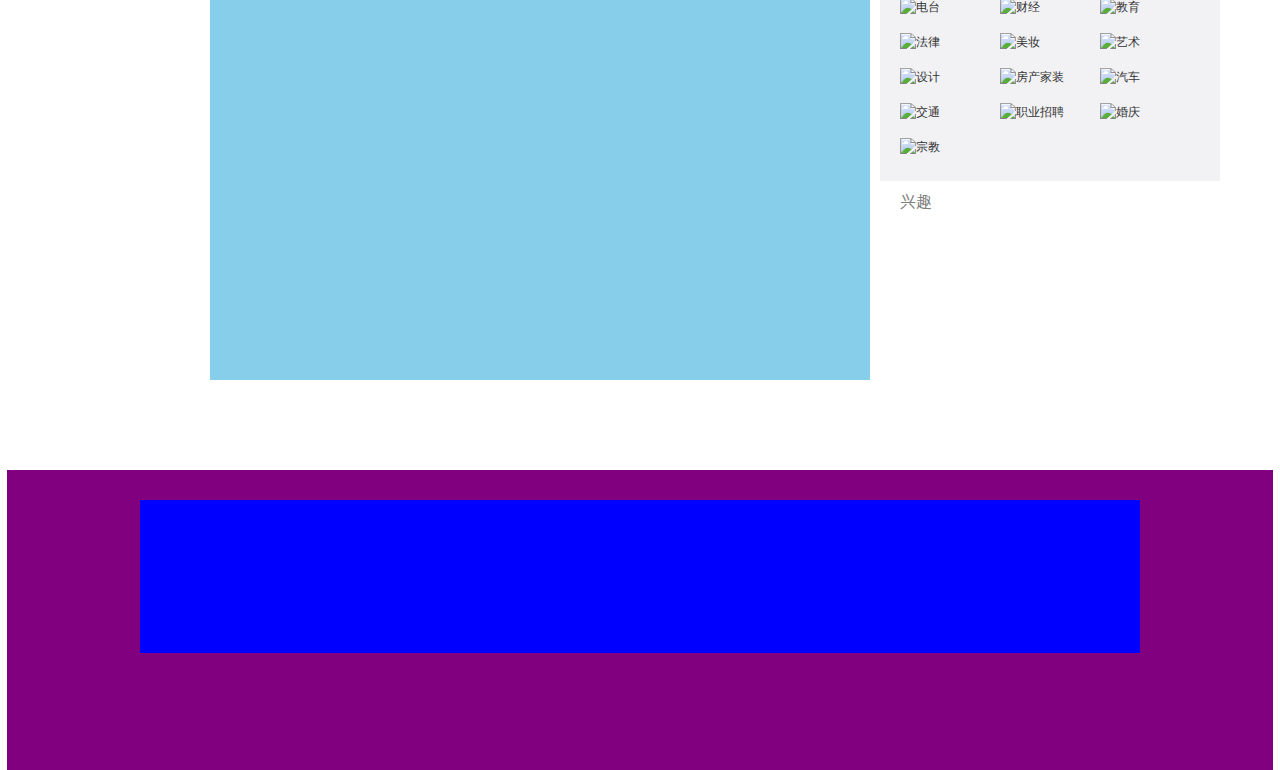
==== commit 8977cdd9: "还有中部内容栏和底部栏未设置" ====
--- a/index.html
+++ b/index.html
@@ -217,11 +217,13 @@
                                     <li class="dot"></li>
                                 </div>
                             </div>
+                            <div class="PCD_pictext_i_v5">
+                                中间内容栏
+
+                            </div>
                         </div>
                         <!--                        右侧栏-->
                         <div class="WB_main_r">
-                            <!--                            登录栏-->
-
                             <div class="pl_unlogin_home_login">
                                 <div class="UG_box">
                                     <div class="pl_login_form">
@@ -278,23 +280,147 @@
                                 <div class="UG_box_l">
                                     <!--微博热门话题-->
                                     <h2 class="UG_box_title">微博热门话题</h2>
-                                    <div class="UG_contents"></div>
-                                    <div class="UG_box_foot"></div>
+                                    <div class="UG_contents">
+                                        <div class="UG_list_c">
+                                            <div class="UG_list_c_pic">
+                                                <a href="https://s.weibo.com/weibo?q=%23%E6%95%99%E5%B8%88%E8%8A%82%23">
+                                                    <img src="https://wx4.sinaimg.cn/large/719d0099ly1g6que23ntwj205k05kaa3.jpg"
+                                                         alt="">
+                                                </a>
+                                            </div>
+                                            <div class="list_des">
+                                                <h3>
+                                                    <a href="https://s.weibo.com/weibo?q=%23%E6%95%99%E5%B8%88%E8%8A%82%23">#教师节#</a>
+                                                </h3>
+                                                <div class="des_main">20.6亿阅读 294.5万讨论</div>
+                                            </div>
+                                        </div>
+                                        <div class="UG_list_c">
+                                            <div class="UG_list_c_pic">
+                                                <a href="https://s.weibo.com/weibo?q=%23%E4%BB%8A%E5%A4%A9%E7%A9%BF%E4%BB%80%E4%B9%88%23">
+                                                    <img src="https://wx2.sinaimg.cn/large/9234cc5bly1g1ohrtsolfj20e80e8ab4.jpg"
+                                                         alt="">
+                                                </a>
+                                            </div>
+                                            <div class="list_des">
+                                                <h3>
+                                                    <a href="https://s.weibo.com/weibo?q=%23%E4%BB%8A%E5%A4%A9%E7%A9%BF%E4%BB%80%E4%B9%88%23">#今天穿什么#</a>
+                                                </h3>
+                                                <div class="des_main">70.8亿阅读 501.9万讨论</div>
+                                            </div>
+                                        </div>
+                                        <div class="UG_list_c">
+                                            <div class="UG_list_c_pic">
+                                                <a href="https://s.weibo.com/weibo?q=%23%E4%B8%AD%E5%9B%BD%E5%8D%95%E8%BA%AB%E6%88%90%E5%B9%B4%E4%BA%BA%E8%B6%85%E8%BF%872%E4%BA%BF%23">
+                                                    <img src="https://wx3.sinaimg.cn/large/006xCflSly1g6uen7n2j4j309b09b3yt.jpg"
+                                                         alt="">
+                                                </a>
+                                            </div>
+                                            <div class="list_des">
+                                                <h3>
+                                                    <a href="https://s.weibo.com/weibo?q=%23%E4%B8%AD%E5%9B%BD%E5%8D%95%E8%BA%AB%E6%88%90%E5%B9%B4%E4%BA%BA%E8%B6%85%E8%BF%872%E4%BA%BF%23">#中国单身成年人超过2亿#</a>
+                                                </h3>
+                                                <div class="des_main">11.6亿阅读 124.2万讨论</div>
+                                            </div>
+                                        </div>
+                                        <div class="UG_list_c">
+                                            <div class="UG_list_c_pic">
+                                                <a href="https://s.weibo.com/weibo?q=%23%E6%95%99%E5%B8%88%E8%8A%82%23">
+                                                    <img src="https://wx3.sinaimg.cn/crop.0.6.1920.1067/0071maeMgy1g6th7c5dwwj31hc0u0x0z.jpg"
+                                                         alt="">
+                                                </a>
+                                            </div>
+                                            <div class="list_des">
+                                                <h3>
+                                                    <a href="https://s.weibo.com/weibo?q=%23%E6%95%99%E5%B8%88%E8%8A%82%23">#女生自信起来能有多美#</a>
+                                                </h3>
+                                                <div class="des_main">10.6亿阅读 74.5万讨论</div>
+                                            </div>
+                                        </div>
+                                    </div>
+                                    <div class="UG_box_foot">
+                                        <a class="S_txt1" href="//weibo.com/a/hot/realtime">
+                                            查看更多>
+                                        </a>
+                                    </div>
                                 </div>
                                 <div class="UG_box_l">
                                     <!--微博实时热点-->
                                     <h2 class="UG_box_title">微博实时热点</h2>
                                     <div class="UG_contents">
-                                        <!-- 图片-->
-                                        <div class="UG_contents_pic">
-                                            <img src="https://ww4.sinaimg.cn/thumb180/e9bda1bcgy1g6ti3shbk9j20it0nw1kx.jpg"
-                                                 alt="">
-                                        </div>
-                                        <!--内容-->
-                                        <div class="UG_contents_words">
-                                            内容
-                                        </div>
-                                    </div>
+                                        <div class="UG_list_c">
+                                            <div class="UG_list_c_pic">
+                                                <a href="https://weibo.com/a/hot/8b3e5cdde60424c9_0.html?type=grap">
+                                                    <img src="https://ww4.sinaimg.cn/thumb180/6ff51fefly1g6ugz7895aj20mp0alaes.jpg"
+                                                         alt="">
+                                                </a>
+                                            </div>
+                                            <div class="list_des">
+                                                <h3>
+                                                    <a href="https://weibo.com/a/hot/8b3e5cdde60424c9_0.html?type=grap">#谢娜否认与何炅关系破裂#</a>
+                                                </h3>
+                                                <div class="des_main">#谢娜否认与何炅关系破裂# 10日，@谢娜
+                                                    微博发文称“差不多得了，一会儿我离婚一会儿我和好友关系破裂[费解]，真的很闲吗[思考]？请你吃烤串儿[馋嘴]”并晒出和@何炅
+                                                    的合影，两人对镜灿笑关系很好。据悉，有网友发现《快乐大本营》中何炅对谢娜的称呼从“娜娜”变成了“谢娜”，引发两人关系变差猜测 ​​​​
+                                                </div>
+                                            </div>
+                                        </div>
+                                        <div class="UG_list_c">
+                                            <div class="UG_list_c_pic">
+                                                <a href="https://weibo.com/a/hot/0306a7e9fb38796f_0.html?type=grap">
+                                                    <img src="https://ww4.sinaimg.cn/thumb180/de12cc26gy1g6ufnksv66j20ct0ae0uk.jpg"
+                                                         alt="">
+                                                </a>
+                                            </div>
+                                            <div class="list_des">
+                                                <h3>
+                                                    <a href="https://weibo.com/a/hot/8b3e5cdde60424c9_0.html?type=grap">#王思聪支持彭昱畅维权#</a>
+                                                </h3>
+                                                <div class="des_main">#会火娱乐快报# 【#王思聪支持彭昱畅维权#
+                                                    】刚刚，王思聪发文支持彭昱畅：“支持彭彭，恒业的操作已经属于诈骗了”。近日，彭昱畅与《小小的愿望》片方引发番位争议。 ​​​​
+                                                </div>
+                                            </div>
+                                        </div>
+                                        <div class="UG_list_c">
+                                            <div class="UG_list_c_pic">
+                                                <a href="https://weibo.com/a/hot/1ab915c51121a456_0.html?type=grab">
+                                                    <img src="https://n.sinaimg.cn/ent/transform/500/w300h200/20190910/51f0-iekuaqt5351844.jpg"
+                                                         alt="">
+                                                </a>
+                                            </div>
+                                            <div class="list_des">
+                                                <h3>
+                                                    <a href="https://weibo.com/a/hot/8b3e5cdde60424c9_0.html?type=grap">#肖战谈私生行为#</a>
+                                                </h3>
+                                                <div class="des_main">#肖战谈私生行为#《诛仙Ⅰ》发布会结束后@X玖少年团肖战DAYTOY
+                                                    接受我们的专访，谈自己爆红后的感受和“私生行为”。他表示现在常有粉丝在等自己收工，会感动但也有困扰，呼吁大家要理智追星。肖战也回应了此前在酒店飞奔甩开“私生”一事，解释称当时担心会发生不安全的行为，所以才找机会跑开。
+                                                    ​​​​
+                                                </div>
+                                            </div>
+                                        </div>
+                                        <div class="UG_list_c">
+                                            <div class="UG_list_c_pic">
+                                                <a href="https://weibo.com/a/hot/269d0a03a8f15f80_0.html?type=grab">
+                                                    <img src="https://wx3.sinaimg.cn/orj480/8f95af28ly1g6upa3g7z9j20ho09y0wf.jpg"
+                                                         alt="">
+                                                </a>
+                                            </div>
+                                            <div class="list_des">
+                                                <h3>
+                                                    <a href="https://weibo.com/a/hot/269d0a03a8f15f80_0.html?type=grab">#章子怡谈孟美岐拍戏受伤#</a>
+                                                </h3>
+                                                <div class="des_main">#会火娱乐快报# #章子怡谈孟美岐拍戏受伤#
+                                                    “章子怡从影20周年”作品展开幕式上章子怡现场谈到自己拍打戏受伤的经历，并提及之前看到孟美岐拍《诛仙Ⅰ》打戏受伤的片段，回想起自己拍《十面埋伏》的经历，表示：“真的害怕，但是就这么做了”。http://t.cn/AiESf3kI
+                                                </div>
+                                            </div>
+                                        </div>
+                                    </div>
+                                    <div class="UG_box_foot">
+                                        <a class="S_txt1" href="//weibo.com/a/hot/realtime">
+                                            查看更多>
+                                        </a>
+                                    </div>
+
                                 </div>
 
                                 <div class="pl_unlogin_home_hotpersoncategory">
@@ -303,30 +429,198 @@
                                         <div class="UG_contents">
                                             <div class="UG_tag_list">
                                                 <h3 class="tag_title">名人</h3>
+                                                <ul class="clearfix">
+                                                    <li class="li">
+                                                        <a href="">
+                                                            <i class="item_icon">
+                                                                <img class="pic"
+                                                                     src="//img.t.sinajs.cn/t6/style/images/connect/finder/1087030002_892_1003_0.png"
+                                                                     alt="">
+                                                            </i>
+                                                            <span class="width_fix">明星</span>
+                                                        </a>
+                                                    </li>
+                                                    <li class="li">
+                                                        <a href="">
+                                                            <i class="item_icon">
+                                                                <img class="pic"
+                                                                     src="//img.t.sinajs.cn/t6/style/images/connect/finder/1087030002_892_1001_0.png"
+                                                                     alt="">
+                                                            </i>
+                                                            <span class="width_fix">商界</span>
+                                                        </a>
+                                                    </li>
+                                                    <li class="li">
+                                                        <a href="">
+                                                            <i class="item_icon">
+                                                                <img class="pic"
+                                                                     src="//img.t.sinajs.cn/t6/style/images/connect/finder/1087030002_892_1007_0.png"
+                                                                     alt="">
+                                                            </i>
+                                                            <span class="width_fix">媒体精英</span>
+                                                        </a>
+                                                    </li>
+                                                    <li class="li">
+                                                        <a href="">
+                                                            <i class="item_icon">
+                                                                <img class="pic"
+                                                                     src="//img.t.sinajs.cn/t6/style/images/connect/finder/1087030002_892_1005_0.png"
+                                                                     alt="">
+                                                            </i>
+                                                            <span class="width_fix">作家</span>
+                                                        </a>
+                                                    </li>
+                                                    <li class="li">
+                                                        <a href="">
+                                                            <i class="item_icon">
+                                                                <img class="pic"
+                                                                     src="//img.t.sinajs.cn/t6/style/images/connect/finder/1087030002_892_1004_0.png"
+                                                                     alt="">
+                                                            </i>
+                                                            <span class="width_fix">政府</span>
+                                                        </a>
+                                                    </li>
+
+
+                                                </ul>
                                             </div>
                                             <div class="UG_tag_list">
                                                 <h3 class="tag_title">专家</h3>
+                                                <!--                                                <ul class="clearfix">-->
+                                                <ul class="clearfix">
+                                                    <li class="li"><a class="S_txt1" target="_blank"
+                                                                      suda-uatrack="key=nologin_home&amp;value=nologin_expert"
+                                                                      href="https://d.weibo.com/1087030002_2975_2017_0"><i
+                                                            class="item_icon"><img
+                                                            src="//img.t.sinajs.cn/t6/style/images/connect/finder/1087030002_558_3_2017.png"
+                                                            class="pic"></i><span
+                                                            class="text width_fix W_autocut">医疗</span></a></li>
+                                                    <li class="li"><a class="S_txt1" target="_blank"
+                                                                      suda-uatrack="key=nologin_home&amp;value=nologin_expert"
+                                                                      href="https://d.weibo.com/1087030002_2975_2018_0"><i
+                                                            class="item_icon"><img
+                                                            src="//img.t.sinajs.cn/t6/style/images/connect/finder/1087030002_558_3_2018.png"
+                                                            class="pic"></i><span
+                                                            class="text width_fix W_autocut">育儿</span></a></li>
+                                                    <li class="li"><a class="S_txt1" target="_blank"
+                                                                      suda-uatrack="key=nologin_home&amp;value=nologin_expert"
+                                                                      href="https://d.weibo.com/1087030002_2975_5002_0"><i
+                                                            class="item_icon"><img
+                                                            src="//img.t.sinajs.cn/t6/style/images/connect/finder/1087030002_558_3_5002.png"
+                                                            class="pic"></i><span
+                                                            class="text width_fix W_autocut">IT互联网</span></a></li>
+                                                    <li class="li"><a class="S_txt1" target="_blank"
+                                                                      suda-uatrack="key=nologin_home&amp;value=nologin_expert"
+                                                                      href="https://d.weibo.com/1087030002_2975_5012_0"><i
+                                                            class="item_icon"><img
+                                                            src="//img.t.sinajs.cn/t6/style/images/connect/finder/1087030002_558_3_5012.png"
+                                                            class="pic"></i><span
+                                                            class="text width_fix W_autocut">电台</span></a></li>
+                                                    <li class="li"><a class="S_txt1" target="_blank"
+                                                                      suda-uatrack="key=nologin_home&amp;value=nologin_expert"
+                                                                      href="https://d.weibo.com/1087030002_2975_5001_0"><i
+                                                            class="item_icon"><img
+                                                            src="//img.t.sinajs.cn/t6/style/images/connect/finder/1087030002_558_3_5001.png"
+                                                            class="pic"></i><span
+                                                            class="text width_fix W_autocut">财经</span></a></li>
+                                                    <li class="li"><a class="S_txt1" target="_blank"
+                                                                      suda-uatrack="key=nologin_home&amp;value=nologin_expert"
+                                                                      href="https://d.weibo.com/1087030002_2975_2016_0"><i
+                                                            class="item_icon"><img
+                                                            src="//img.t.sinajs.cn/t6/style/images/connect/finder/1087030002_558_3_2016.png"
+                                                            class="pic"></i><span
+                                                            class="text width_fix W_autocut">教育</span></a></li>
+                                                    <li class="li"><a class="S_txt1" target="_blank"
+                                                                      suda-uatrack="key=nologin_home&amp;value=nologin_expert"
+                                                                      href="https://d.weibo.com/1087030002_2975_5013_0"><i
+                                                            class="item_icon"><img
+                                                            src="//img.t.sinajs.cn/t6/style/images/connect/finder/1087030002_558_3_5013.png"
+                                                            class="pic"></i><span
+                                                            class="text width_fix W_autocut">法律</span></a></li>
+                                                    <li class="li"><a class="S_txt1" target="_blank"
+                                                                      suda-uatrack="key=nologin_home&amp;value=nologin_expert"
+                                                                      href="https://d.weibo.com/1087030002_2975_2014_0"><i
+                                                            class="item_icon"><img
+                                                            src="//img.t.sinajs.cn/t6/style/images/connect/finder/1087030002_558_3_2014.png"
+                                                            class="pic"></i><span
+                                                            class="text width_fix W_autocut">美妆</span></a></li>
+                                                    <li class="li"><a class="S_txt1" target="_blank"
+                                                                      suda-uatrack="key=nologin_home&amp;value=nologin_expert"
+                                                                      href="https://d.weibo.com/1087030002_2975_2024_0"><i
+                                                            class="item_icon"><img
+                                                            src="//img.t.sinajs.cn/t6/style/images/connect/finder/1087030002_854_2024_0.png"
+                                                            class="pic"></i><span
+                                                            class="text width_fix W_autocut">艺术</span></a></li>
+                                                    <li class="li"><a class="S_txt1" target="_blank"
+                                                                      suda-uatrack="key=nologin_home&amp;value=nologin_expert"
+                                                                      href="https://d.weibo.com/1087030002_2975_5015_0"><i
+                                                            class="item_icon"><img
+                                                            src="//img.t.sinajs.cn/t6/style/images/connect/finder/1087030002_558_3_5015.png"
+                                                            class="pic"></i><span
+                                                            class="text width_fix W_autocut">设计</span></a></li>
+                                                    <li class="li"><a class="S_txt1" target="_blank"
+                                                                      suda-uatrack="key=nologin_home&amp;value=nologin_expert"
+                                                                      href="https://d.weibo.com/1087030002_2975_5005_0"><i
+                                                            class="item_icon"><img
+                                                            src="//img.t.sinajs.cn/t6/style/images/connect/finder/1087030002_558_3_5005.png"
+                                                            class="pic"></i><span
+                                                            class="text width_fix W_autocut">房产家装</span></a></li>
+                                                    <li class="li"><a class="S_txt1" target="_blank"
+                                                                      suda-uatrack="key=nologin_home&amp;value=nologin_expert"
+                                                                      href="https://d.weibo.com/1087030002_2975_5006_0"><i
+                                                            class="item_icon"><img
+                                                            src="//img.t.sinajs.cn/t6/style/images/connect/finder/1087030002_558_3_5006.png"
+                                                            class="pic"></i><span
+                                                            class="text width_fix W_autocut">汽车</span></a></li>
+                                                    <li class="li"><a class="S_txt1" target="_blank"
+                                                                      suda-uatrack="key=nologin_home&amp;value=nologin_expert"
+                                                                      href="https://d.weibo.com/1087030002_2975_5008_0"><i
+                                                            class="item_icon"><img
+                                                            src="//img.t.sinajs.cn/t6/style/images/connect/finder/1087030002_558_3_5008.png"
+                                                            class="pic"></i><span
+                                                            class="text width_fix W_autocut">交通</span></a></li>
+                                                    <li class="li"><a class="S_txt1" target="_blank"
+                                                                      suda-uatrack="key=nologin_home&amp;value=nologin_expert"
+                                                                      href="https://d.weibo.com/1087030002_2975_2013_0"><i
+                                                            class="item_icon"><img
+                                                            src="//img.t.sinajs.cn/t6/style/images/connect/finder/1087030002_558_3_2013.png"
+                                                            class="pic"></i><span
+                                                            class="text width_fix W_autocut">职业招聘</span></a></li>
+                                                    <li class="li"><a class="S_txt1" target="_blank"
+                                                                      suda-uatrack="key=nologin_home&amp;value=nologin_expert"
+                                                                      href="https://d.weibo.com/1087030002_2975_5011_0"><i
+                                                            class="item_icon"><img
+                                                            src="//img.t.sinajs.cn/t6/style/images/connect/finder/1087030002_558_3_5011.png"
+                                                            class="pic"></i><span
+                                                            class="text width_fix W_autocut">婚庆</span></a></li>
+                                                    <li class="li"><a class="S_txt1" target="_blank"
+                                                                      suda-uatrack="key=nologin_home&amp;value=nologin_expert"
+                                                                      href="https://d.weibo.com/1087030002_2975_5014_0"><i
+                                                            class="item_icon"><img
+                                                            src="//img.t.sinajs.cn/t6/style/images/connect/finder/1087030002_558_3_5014.png"
+                                                            class="pic"></i><span
+                                                            class="text width_fix W_autocut">宗教</span></a></li>
+                                                </ul>
                                             </div>
                                             <div class="UG_tag_list">
                                                 <h3 class="tag_title">兴趣</h3>
                                             </div>
                                         </div>
                                     </div>
-                                    <!--<div class=""></div>-->
                                 </div>
                             </div>
-
                         </div>
                     </div>
                 </div>
             </div>
         </div>
         <!--中部内容栏结束-->
-
-
         <!--底部栏开始-->
         <div class="wb-bottom">
-            底部栏
+<!--            底部栏-->
+            <div class="footer_link clearfix">
+
+            </div>
         </div>
         <!--底部栏结束-->
 </body>
--- a/css/index.css
+++ b/css/index.css
@@ -698,7 +698,7 @@
 .pl_unlogin_home_hots {
     width: 34rem;
     height: 89rem;
-    background-color: green;
+    /*background-color: green;*/
 }
 
 .UG_box_l {
@@ -710,6 +710,7 @@
     box-sizing: border-box;
     padding: 20px;
     border-top: 1px solid #fa2f2f;
+    background-color: #f2f2f5;
 }
 
 .info_list-auto_login {
@@ -723,7 +724,7 @@
     line-height: 15px;
 }
 
-.S_txt1 {
+.W_fl .S_txt1 {
     float: right;
     color: #808080;
     left: 200px;
@@ -836,14 +837,175 @@
 
 }
 
-.UG_contents_pic {
-    
+.UG_contents {
+    margin-top: 10px;
+}
+
+.UG_list_c {
+    display: inline-block;
+    width: 300px;
+    height: 50px;
+    margin: 10px 0 30px 0;
+    /*margin-bottom: 30px;*/
+    /*margin-top: 20px;*/
+    /*background-color: blue;*/
+}
+
+.UG_list_c_pic {
+    display: inline-block;
+    width: 50px;
+    height: 50px;
+}
+
+.UG_list_c img {
+    display: inline-block;
+    width: 50px;
+    height: 50px;
+}
+
+.list_des {
+    display: inline-block;
+    float: right;
+    width: 238px;
+    height: 44px;
+}
+
+.list_des h3 {
+    width: 238px;
+    height: 21px;
+    color: #333;
+    float: right;
+    font-size: 14px;
+    font-weight: normal;
+    /*font-style: normal;*/
+}
+
+.list_des a:hover {
+    color: #eb7350;
+}
+
+.list_des a {
+    color: #333;
+}
+
+.UG_box_foot {
+    width: 340px;
+    height: 33px;
+    border-top: 1px solid #d9d9d9;
+    position: relative;
+    /*left: 40%;*/
+    top: -15px;
+    left: -20px;
+
+}
+
+.UG_box_foot .S_txt1 {
+
+    display: inline-block;
+    color: #333;
+    line-height: 33px;
+    position: relative;
+    left: 40%;
+    /*top: -20px;*/
+
+
+}
+
+.UG_box_foot .S_txt1:hover {
+    color: #eb7350;
+}
+
+.UG_box_foot .des_main {
+    font-size: 12px;
+    margin-top: 5px;
+    color: #808080;
+}
+
+.UG_box_foot .des_main:hover {
+    cursor: pointer;
+}
+
+.list_des .des_main {
+    width: 238px;
+    height: 18px;
+    overflow: hidden;
+    text-overflow: ellipsis;
+    white-space: nowrap;
+}
+
+.UG_contents .list_des {
+    color: #333;
+}
+
+.UG_contents .des_main {
+    color: #808080;
+}
+
+.UG_contents .des_main:hover {
+    cursor: pointer;
+}
+
+.UG_tag_list {
+    /*font-size: 16px;*/
+    margin-bottom: 16px;
+}
+
+.UG_box_l .UG_tag_list .tag_title {
+    color: #808080;
+    font-weight: normal;
+    font-size: 16px;
+}
+
+/*.tag_title ul {*/
+/*    display: block;*/
+/*    width: 300px;*/
+/*    height: 71px;*/
+/*    margin-top: 20px;*/
+/*}*/
+.li {
+
+    display: inline-block;
+    width: 100px;
+    height: 15px;
+    float: left;
+    margin-bottom: 20px;
+}
+
+.UG_tag_list ul {
+    margin-top: 10px;
+}
+
+
+.width_fix {
+    color: #333333;
+}
+
+.PCD_pictext_i_v5 {
+    background-color: skyblue;
+    width: 660px;
+    height: 1600px;
 }
 
 /**********************中部内容栏结束********************/
 
 
 /**********************底部栏开始********************/
+.wb-bottom {
+    width: 1266px;
+    height: 300px;
+    background-color: purple;
+    margin: 0 auto;
+}
+
+.footer_link {
+    width: 1000px;
+    height: 153px;
+    background-color: blue;
+    /*margin-top: 20px;*/
+    margin: 0 auto;
+    position: relative;
+    top: 30px;
+}
 
 /**********************底部栏结束********************/
 
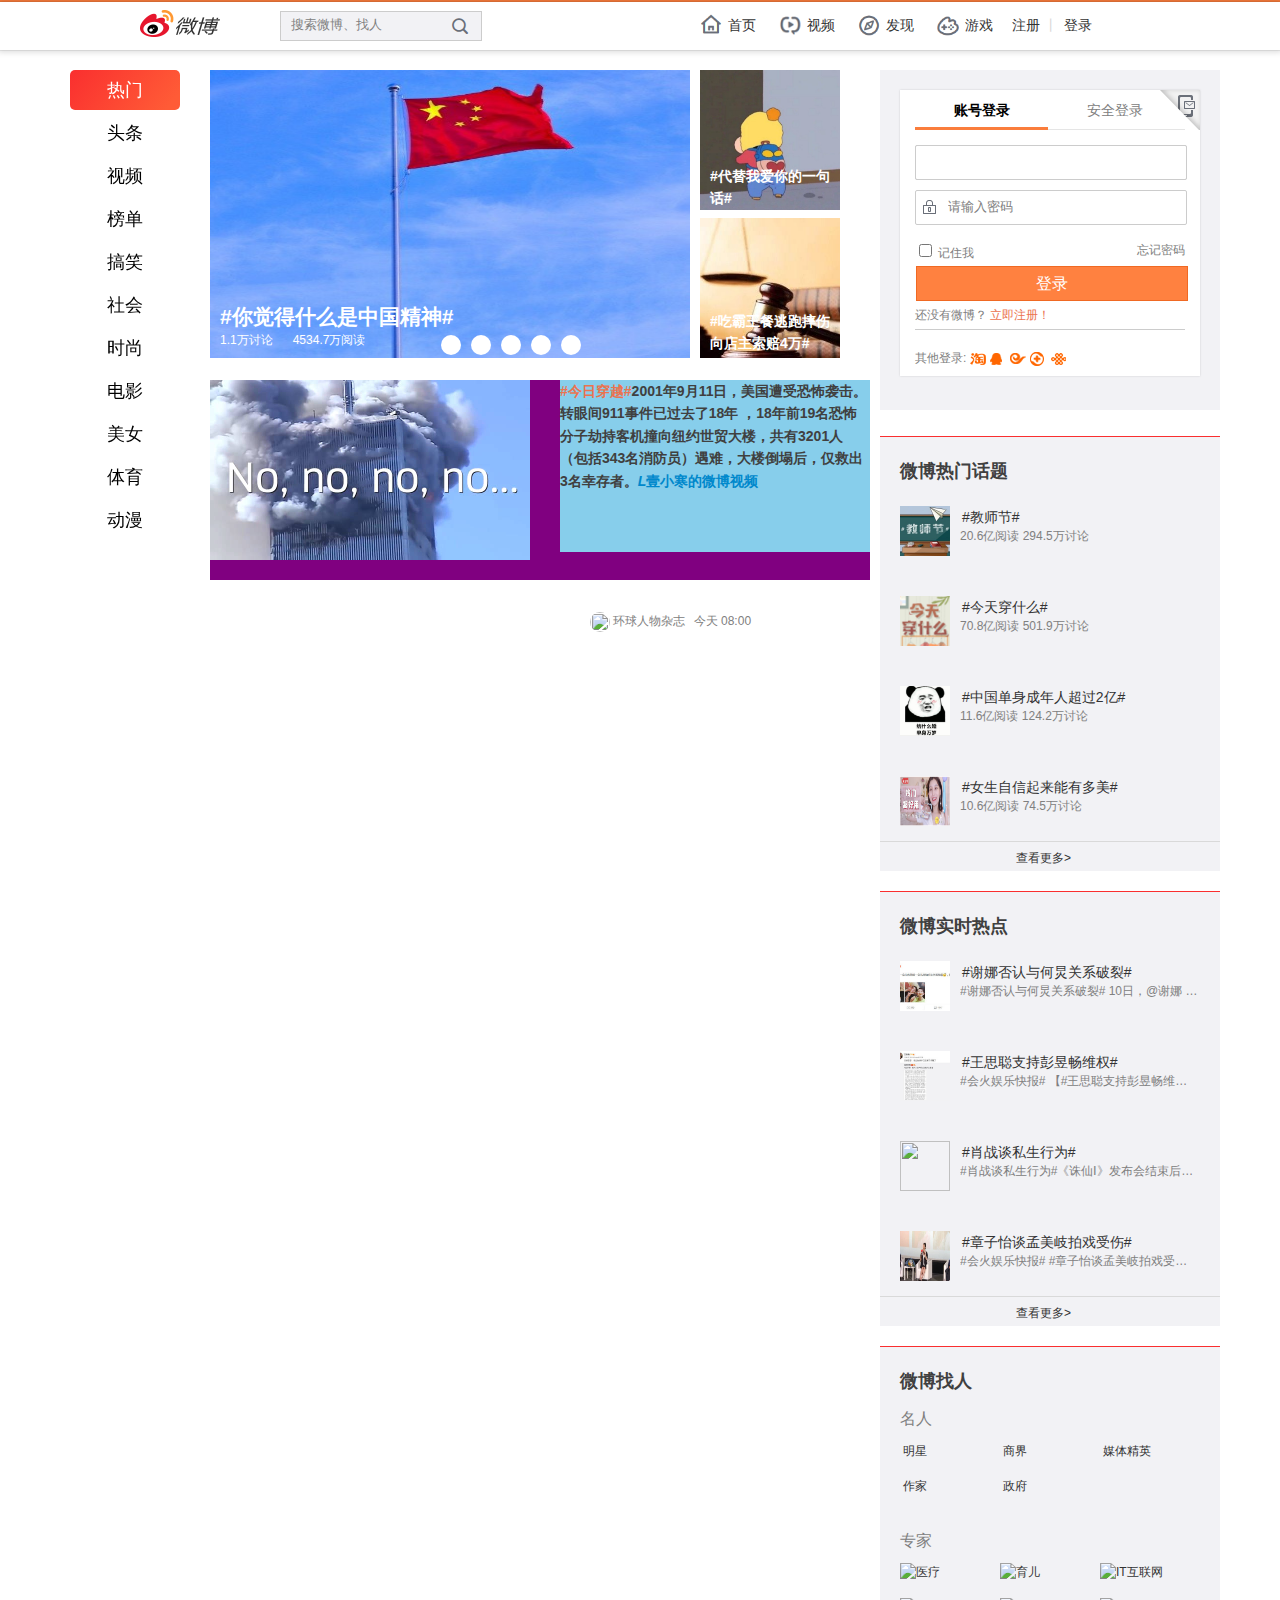
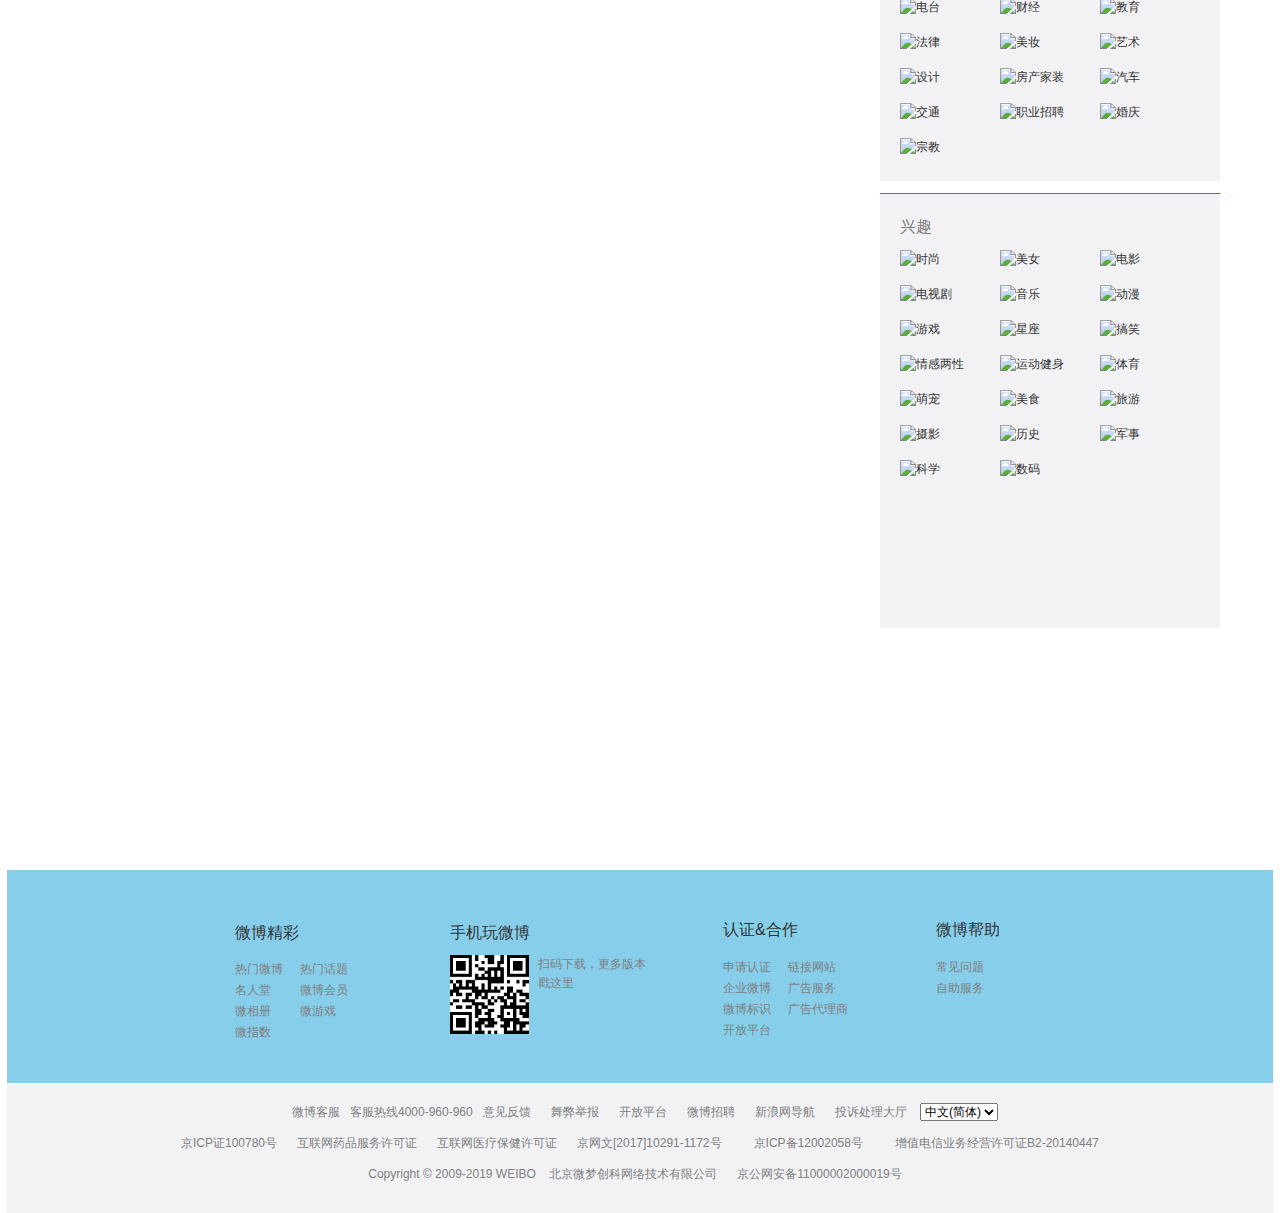
==== commit c664f1d7: "2019-9-11提交" ====
--- a/index.html
+++ b/index.html
@@ -218,7 +218,40 @@
                                 </div>
                             </div>
                             <div class="PCD_pictext_i_v5">
-                                中间内容栏
+                                <div class="UG_list_v2">
+                                    <div class="vid">
+                                        <a href="http://t.cn/AiEKOR0Y?m=4415350860842991&u=6443147011"> <img class=""
+                                                                                                             src="./imges/7d4583c2ly1g6uhay8uh6j20zk0k07jo.jpg"
+                                                                                                             alt="">
+                                            <div class="list_des">
+                                                <h3 class="list_title_s"><a target="_blank" render="ext"
+                                                                            suda-uatrack="key=topic_click&amp;value=click_topic"
+                                                                            class="a_topic" extra-data="type=topic"
+                                                                            href="//s.weibo.com/weibo?q=%23%E4%BB%8A%E6%97%A5%E7%A9%BF%E8%B6%8A%23&amp;from=default">#今日穿越#</a>2001年9月11日，美国遭受恐怖袭击。转眼间911事件已过去了18年
+                                                    ，18年前19名恐怖分子劫持客机撞向纽约世贸大楼，共有3201人（包括343名消防员）遇难，大楼倒塌后，仅救出3名幸存者。<a
+                                                            suda-uatrack="key=tblog_card&amp;value=click_title:4415245424435797:1034-video:1034%3A4415004137442737::1647688972:4415245424435797:1647688972"
+                                                            title="壹小寒的微博视频" href="http://t.cn/AiEanQxl"
+                                                            alt="http://t.cn/AiEanQxl" action-type="feed_list_url"
+                                                            target="_blank" rel="noopener noreferrer"><i
+                                                            class="W_ficon ficon_cd_video">L</i>壹小寒的微博视频</a> ​​​​</h3>
+                                                <div class="subinfo_box clearfix">
+                                                    <a class="subinfo_box_img" href="//weibo.com/globalpeople"
+                                                       target="_blank"><span
+                                                            class="subinfo_face "><img
+                                                            src="https://tva1.sinaimg.cn/crop.0.0.180.180.50/6235bd0cjw1e8qgp5bmzyj2050050aa8.jpg?KID=imgbed,tva&amp;Expires=1568221255&amp;ssig=XeGOmUiT1J"
+                                                            alt="" width="20" height="20"></span></a>
+                                                    <a href="//weibo.com/globalpeople" target="_blank"><span
+                                                            class="subinfo S_txt2">环球人物杂志</span></a>
+                                                    <span class="subinfo S_txt2">今天 08:00</span>
+                                                </div>
+                                                <div class="subinfo_box ">
+                                                    <span></span>
+                                                </div>
+                                            </div>
+                                        </a>
+                                    </div>
+
+                                </div>
 
                             </div>
                         </div>
@@ -284,8 +317,9 @@
                                         <div class="UG_list_c">
                                             <div class="UG_list_c_pic">
                                                 <a href="https://s.weibo.com/weibo?q=%23%E6%95%99%E5%B8%88%E8%8A%82%23">
-                                                    <img src="https://wx4.sinaimg.cn/large/719d0099ly1g6que23ntwj205k05kaa3.jpg"
-                                                         alt="">
+                                                    <img src="./imges/教师节.jpg" alt="">
+                                                    <!--                                                    <img src="https://wx4.sinaimg.cn/large/719d0099ly1g6que23ntwj205k05kaa3.jpg"-->
+                                                    <!--                                                         alt="">-->
                                                 </a>
                                             </div>
                                             <div class="list_des">
@@ -298,7 +332,7 @@
                                         <div class="UG_list_c">
                                             <div class="UG_list_c_pic">
                                                 <a href="https://s.weibo.com/weibo?q=%23%E4%BB%8A%E5%A4%A9%E7%A9%BF%E4%BB%80%E4%B9%88%23">
-                                                    <img src="https://wx2.sinaimg.cn/large/9234cc5bly1g1ohrtsolfj20e80e8ab4.jpg"
+                                                    <img src="./imges/今天穿什么.jpg"
                                                          alt="">
                                                 </a>
                                             </div>
@@ -312,7 +346,7 @@
                                         <div class="UG_list_c">
                                             <div class="UG_list_c_pic">
                                                 <a href="https://s.weibo.com/weibo?q=%23%E4%B8%AD%E5%9B%BD%E5%8D%95%E8%BA%AB%E6%88%90%E5%B9%B4%E4%BA%BA%E8%B6%85%E8%BF%872%E4%BA%BF%23">
-                                                    <img src="https://wx3.sinaimg.cn/large/006xCflSly1g6uen7n2j4j309b09b3yt.jpg"
+                                                    <img src="./imges/中国单身人数.jpg"
                                                          alt="">
                                                 </a>
                                             </div>
@@ -326,7 +360,7 @@
                                         <div class="UG_list_c">
                                             <div class="UG_list_c_pic">
                                                 <a href="https://s.weibo.com/weibo?q=%23%E6%95%99%E5%B8%88%E8%8A%82%23">
-                                                    <img src="https://wx3.sinaimg.cn/crop.0.6.1920.1067/0071maeMgy1g6th7c5dwwj31hc0u0x0z.jpg"
+                                                    <img src="./imges/女生自信起来.jpg"
                                                          alt="">
                                                 </a>
                                             </div>
@@ -351,7 +385,7 @@
                                         <div class="UG_list_c">
                                             <div class="UG_list_c_pic">
                                                 <a href="https://weibo.com/a/hot/8b3e5cdde60424c9_0.html?type=grap">
-                                                    <img src="https://ww4.sinaimg.cn/thumb180/6ff51fefly1g6ugz7895aj20mp0alaes.jpg"
+                                                    <img src="./imges/谢娜否认.jpg"
                                                          alt="">
                                                 </a>
                                             </div>
@@ -368,7 +402,7 @@
                                         <div class="UG_list_c">
                                             <div class="UG_list_c_pic">
                                                 <a href="https://weibo.com/a/hot/0306a7e9fb38796f_0.html?type=grap">
-                                                    <img src="https://ww4.sinaimg.cn/thumb180/de12cc26gy1g6ufnksv66j20ct0ae0uk.jpg"
+                                                    <img src="./imges/王思聪支持.jpg"
                                                          alt="">
                                                 </a>
                                             </div>
@@ -401,7 +435,7 @@
                                         <div class="UG_list_c">
                                             <div class="UG_list_c_pic">
                                                 <a href="https://weibo.com/a/hot/269d0a03a8f15f80_0.html?type=grab">
-                                                    <img src="https://wx3.sinaimg.cn/orj480/8f95af28ly1g6upa3g7z9j20ho09y0wf.jpg"
+                                                    <img src="./imges/章子怡.jpg"
                                                          alt="">
                                                 </a>
                                             </div>
@@ -602,8 +636,155 @@
                                                             class="text width_fix W_autocut">宗教</span></a></li>
                                                 </ul>
                                             </div>
-                                            <div class="UG_tag_list">
-                                                <h3 class="tag_title">兴趣</h3>
+                                            <div class="UG_tag_list_interest">
+                                                <!--                                            <div class="UG_tag_list">-->
+                                                <div class="UG_box_l">
+                                                    <!--                                                   <div class="UG_box_l">-->
+                                                    <h3 class="tag_title">兴趣</h3>
+                                                    <ul class="clearfix">
+                                                        <li class="li"><a class="S_txt1" target="_blank"
+                                                                          suda-uatrack="key=nologin_home&amp;value=nologin_expert"
+                                                                          href="https://d.weibo.com/1087030002_2975_2025_0"><i
+                                                                class="item_icon"><img
+                                                                src="//img.t.sinajs.cn/t6/style/images/connect/finder/1087030002_854_2025_0.png"
+                                                                class="pic"></i><span
+                                                                class="text width_fix W_autocut">时尚</span></a></li>
+                                                        <li class="li"><a class="S_txt1" target="_blank"
+                                                                          suda-uatrack="key=nologin_home&amp;value=nologin_expert"
+                                                                          href="https://d.weibo.com/1087030002_2975_2006_0"><i
+                                                                class="item_icon"><img
+                                                                src="//img.t.sinajs.cn/t6/style/images/connect/finder/1087030002_854_2006_0.png"
+                                                                class="pic"></i><span
+                                                                class="text width_fix W_autocut">美女</span></a></li>
+                                                        <li class="li"><a class="S_txt1" target="_blank"
+                                                                          suda-uatrack="key=nologin_home&amp;value=nologin_expert"
+                                                                          href="https://d.weibo.com/1087030002_2975_2012_0"><i
+                                                                class="item_icon"><img
+                                                                src="//img.t.sinajs.cn/t6/style/images/connect/finder/1087030002_854_2012_0.png"
+                                                                class="pic"></i><span
+                                                                class="text width_fix W_autocut">电影</span></a></li>
+                                                        <li class="li"><a class="S_txt1" target="_blank"
+                                                                          suda-uatrack="key=nologin_home&amp;value=nologin_expert"
+                                                                          href="https://d.weibo.com/1087030002_2975_2021_0"><i
+                                                                class="item_icon"><img
+                                                                src="//img.t.sinajs.cn/t6/style/images/connect/finder/1087030002_854_2021_0.png"
+                                                                class="pic"></i><span
+                                                                class="text width_fix W_autocut">电视剧</span></a></li>
+                                                        <li class="li"><a class="S_txt1" target="_blank"
+                                                                          suda-uatrack="key=nologin_home&amp;value=nologin_expert"
+                                                                          href="https://d.weibo.com/1087030002_2975_2011_0"><i
+                                                                class="item_icon"><img
+                                                                src="//img.t.sinajs.cn/t6/style/images/connect/finder/1087030002_854_2011_0.png"
+                                                                class="pic"></i><span
+                                                                class="text width_fix W_autocut">音乐</span></a></li>
+                                                        <li class="li"><a class="S_txt1" target="_blank"
+                                                                          suda-uatrack="key=nologin_home&amp;value=nologin_expert"
+                                                                          href="https://d.weibo.com/1087030002_2975_2001_0"><i
+                                                                class="item_icon"><img
+                                                                src="//img.t.sinajs.cn/t6/style/images/connect/finder/1087030002_854_2001_0.png"
+                                                                class="pic"></i><span
+                                                                class="text width_fix W_autocut">动漫</span></a></li>
+                                                        <li class="li"><a class="S_txt1" target="_blank"
+                                                                          suda-uatrack="key=nologin_home&amp;value=nologin_expert"
+                                                                          href="https://d.weibo.com/1087030002_2975_2019_0"><i
+                                                                class="item_icon"><img
+                                                                src="//img.t.sinajs.cn/t6/style/images/connect/finder/1087030002_854_2019_0.png"
+                                                                class="pic"></i><span
+                                                                class="text width_fix W_autocut">游戏</span></a></li>
+                                                        <li class="li"><a class="S_txt1" target="_blank"
+                                                                          suda-uatrack="key=nologin_home&amp;value=nologin_expert"
+                                                                          href="https://d.weibo.com/1087030002_2975_2010_0"><i
+                                                                class="item_icon"><img
+                                                                src="//img.t.sinajs.cn/t6/style/images/connect/finder/1087030002_854_2010_0.png"
+                                                                class="pic"></i><span
+                                                                class="text width_fix W_autocut">星座</span></a></li>
+                                                        <li class="li"><a class="S_txt1" target="_blank"
+                                                                          suda-uatrack="key=nologin_home&amp;value=nologin_expert"
+                                                                          href="https://d.weibo.com/1087030002_2975_2004_0"><i
+                                                                class="item_icon"><img
+                                                                src="//img.t.sinajs.cn/t6/style/images/connect/finder/1087030002_854_2004_0.png"
+                                                                class="pic"></i><span
+                                                                class="text width_fix W_autocut">搞笑</span></a></li>
+                                                        <li class="li"><a class="S_txt1" target="_blank"
+                                                                          suda-uatrack="key=nologin_home&amp;value=nologin_expert"
+                                                                          href="https://d.weibo.com/1087030002_2975_2007_0"><i
+                                                                class="item_icon"><img
+                                                                src="//img.t.sinajs.cn/t6/style/images/connect/finder/1087030002_854_2007_0.png"
+                                                                class="pic"></i><span
+                                                                class="text width_fix W_autocut">情感两性</span></a></li>
+                                                        <li class="li"><a class="S_txt1" target="_blank"
+                                                                          suda-uatrack="key=nologin_home&amp;value=nologin_expert"
+                                                                          href="https://d.weibo.com/1087030002_2975_2020_0"><i
+                                                                class="item_icon"><img
+                                                                src="//img.t.sinajs.cn/t6/style/images/connect/finder/1087030002_854_2020_0.png"
+                                                                class="pic"></i><span
+                                                                class="text width_fix W_autocut">运动健身</span></a></li>
+                                                        <li class="li"><a class="S_txt1" target="_blank"
+                                                                          suda-uatrack="key=nologin_home&amp;value=nologin_expert"
+                                                                          href="https://d.weibo.com/1087030002_2975_1002_0"><i
+                                                                class="item_icon"><img
+                                                                src="//img.t.sinajs.cn/t6/style/images/connect/finder/1087030002_854_2008_0.png"
+                                                                class="pic"></i><span
+                                                                class="text width_fix W_autocut">体育</span></a></li>
+                                                        <li class="li"><a class="S_txt1" target="_blank"
+                                                                          suda-uatrack="key=nologin_home&amp;value=nologin_expert"
+                                                                          href="https://d.weibo.com/1087030002_2975_2002_0"><i
+                                                                class="item_icon"><img
+                                                                src="//img.t.sinajs.cn/t6/style/images/connect/finder/1087030002_854_2002_0.png"
+                                                                class="pic"></i><span
+                                                                class="text width_fix W_autocut">萌宠</span></a></li>
+                                                        <li class="li"><a class="S_txt1" target="_blank"
+                                                                          suda-uatrack="key=nologin_home&amp;value=nologin_expert"
+                                                                          href="https://d.weibo.com/1087030002_2975_2023_0"><i
+                                                                class="item_icon"><img
+                                                                src="//img.t.sinajs.cn/t6/style/images/connect/finder/1087030002_854_2023_0.png"
+                                                                class="pic"></i><span
+                                                                class="text width_fix W_autocut">美食</span></a></li>
+                                                        <li class="li"><a class="S_txt1" target="_blank"
+                                                                          suda-uatrack="key=nologin_home&amp;value=nologin_expert"
+                                                                          href="https://d.weibo.com/1087030002_2975_5003_0"><i
+                                                                class="item_icon"><img
+                                                                src="//img.t.sinajs.cn/t6/style/images/connect/finder/1087030002_558_3_5003.png"
+                                                                class="pic"></i><span
+                                                                class="text width_fix W_autocut">旅游</span></a></li>
+                                                        <li class="li"><a class="S_txt1" target="_blank"
+                                                                          suda-uatrack="key=nologin_home&amp;value=nologin_expert"
+                                                                          href="https://d.weibo.com/1087030002_2975_2015_0"><i
+                                                                class="item_icon"><img
+                                                                src="//img.t.sinajs.cn/t6/style/images/connect/finder/1087030002_558_3_2015.png"
+                                                                class="pic"></i><span
+                                                                class="text width_fix W_autocut">摄影</span></a></li>
+                                                        <li class="li"><a class="S_txt1" target="_blank"
+                                                                          suda-uatrack="key=nologin_home&amp;value=nologin_expert"
+                                                                          href="https://d.weibo.com/1087030002_2975_6005_0"><i
+                                                                class="item_icon"><img
+                                                                src="//img.t.sinajs.cn/t6/style/images/connect/finder/1087030002_854_2026_0.png"
+                                                                class="pic"></i><span
+                                                                class="text width_fix W_autocut">历史</span></a></li>
+                                                        <li class="li"><a class="S_txt1" target="_blank"
+                                                                          suda-uatrack="key=nologin_home&amp;value=nologin_expert"
+                                                                          href="https://d.weibo.com/1087030002_2975_2026_0"><i
+                                                                class="item_icon"><img
+                                                                src="//img.t.sinajs.cn/t6/style/images/connect/finder/1087030002_854_2026_0.png"
+                                                                class="pic"></i><span
+                                                                class="text width_fix W_autocut">军事</span></a></li>
+                                                        <li class="li"><a class="S_txt1" target="_blank"
+                                                                          suda-uatrack="key=nologin_home&amp;value=nologin_expert"
+                                                                          href="https://d.weibo.com/1087030002_2975_5009_0"><i
+                                                                class="item_icon"><img
+                                                                src="//img.t.sinajs.cn/t6/style/images/connect/finder/1087030002_558_3_5009.png"
+                                                                class="pic"></i><span
+                                                                class="text width_fix W_autocut">科学</span></a></li>
+                                                        <li class="li"><a class="S_txt1" target="_blank"
+                                                                          suda-uatrack="key=nologin_home&amp;value=nologin_expert"
+                                                                          href="https://d.weibo.com/1087030002_2975_2009_0"><i
+                                                                class="item_icon"><img
+                                                                src="//img.t.sinajs.cn/t6/style/images/connect/finder/1087030002_854_2009_0.png"
+                                                                class="pic"></i><span
+                                                                class="text width_fix W_autocut">数码</span></a></li>
+                                                    </ul>
+                                                    <!--                                                   </div>-->
+                                                </div>
                                             </div>
                                         </div>
                                     </div>
@@ -617,11 +798,138 @@
         <!--中部内容栏结束-->
         <!--底部栏开始-->
         <div class="wb-bottom">
-<!--            底部栏-->
+            <!--            底部栏-->
             <div class="footer_link clearfix">
-
+                <dl class="list" style="width: 140px">
+                    <dt>微博精彩</dt>
+                    <dd>
+                        <a class="S_txt2" href="https://d.weibo.com/?bottomnav=1&wvr=6">热门微博</a>
+                        <a class="S_txt2" href="https://d.weibo.com/231650?bottomnav=1&wvr=6">热门话题</a>
+                    </dd>
+                    <dd>
+                        <a class="S_txt2" href="https://d.weibo.com/1087030002_417?bottomnav=1&wvr=6">名人堂</a>
+                        <a class="S_txt2" href="//vip.weibo.com/home?bottomnav=1&wvr=6">微博会员</a>
+                    </dd>
+                    <dd>
+                        <a class="S_txt2" href="//photo.weibo.com/?bottomnav=1&wvr=6">微相册</a>
+                        <a class="S_txt2" href="http://game.weibo.com/?bottomnav=1&wvr=6">微游戏</a>
+                    </dd>
+                    <dd>
+                        <a class="S_txt2" href="//data.weibo.com/index/?bottomnav=1&wvr=6">微指数</a>
+                    </dd>
+                </dl>
+                <dl class="list" style="width: 198px">
+                    <dt>手机玩微博</dt>
+                    <a class="list_dowm S_txt2" href="//c.weibo.cn">扫码下载，更多版本
+                        <br>
+                        戳这里</a>
+                    <span><img src="./imges/二维码.png" style="width: 79px; height: 79px" alt=""></span>
+                </dl>
+                <dl class="list" style="font-size: 12px !important; line-height: 15.6px !important;">
+                    <dt style="font-size: 16px !important; line-height: 20.8px !important;">认证&amp;合作</dt>
+                    <dd style="font-size: 12px !important; line-height: 15.6px !important;"><a class="col3 S_txt2"
+                                                                                               href="//verified.weibo.com/verify?bottomnav=1&amp;wvr=6"
+                                                                                               style="font-size: 12px !important; line-height: 15.6px !important;">申请认证</a><a
+                            class="col3 S_txt2" href="//open.weibo.com/connect?bottomnav=1&amp;wvr=6"
+                            style="font-size: 12px !important; line-height: 15.6px !important;">链接网站</a></dd>
+                    <dd style="font-size: 12px !important; line-height: 15.6px !important;"><a class="col3 S_txt2"
+                                                                                               href="//fuwu.weibo.com/?bottomnav=1&amp;wvr=6"
+                                                                                               style="font-size: 12px !important; line-height: 15.6px !important;">企业微博</a><a
+                            class="col3 S_txt2" href="//tui.weibo.com/?bottomnav=1&amp;wvr=6"
+                            style="font-size: 12px !important; line-height: 15.6px !important;">广告服务</a></dd>
+                    <dd style="font-size: 12px !important; line-height: 15.6px !important;"><a class="col3 S_txt2"
+                                                                                               href="//weibo.com/static/logo?bottomnav=1&amp;wvr=6"
+                                                                                               style="font-size: 12px !important; line-height: 15.6px !important;">微博标识</a><a
+                            class="col3 S_txt2" target="_blank" href="//tui.weibo.com/intro/agent?bottomnav=1&amp;wvr=6"
+                            style="font-size: 12px !important; line-height: 15.6px !important;">广告代理商</a></dd>
+                    <dd style="font-size: 12px !important; line-height: 15.6px !important;"><a class="col3 S_txt2"
+                                                                                               href="//open.weibo.com/?bottomnav=1&amp;wvr=6"
+                                                                                               style="font-size: 12px !important; line-height: 15.6px !important;">开放平台</a>
+                    </dd>
+                </dl>
+                <dl class="list" style="font-size: 12px !important; line-height: 15.6px !important;">
+                    <dt style="font-size: 16px !important; line-height: 20.8px !important;">微博帮助</dt>
+                    <dd style="font-size: 12px !important; line-height: 15.6px !important;"><a class="col4 S_txt2"
+                                                                                               target="_blank"
+                                                                                               href="https://kefu.weibo.com/allfaq?bottomnav=1&amp;wvr=6"
+                                                                                               style="font-size: 12px !important; line-height: 15.6px !important;">常见问题</a>
+                    </dd>
+                    <dd style="font-size: 12px !important; line-height: 15.6px !important;"><a class="col4 S_txt2"
+                                                                                               target="_blank"
+                                                                                               href="https://kefu.weibo.com/selfservice?bottomnav=1&amp;wvr=6"
+                                                                                               style="font-size: 12px !important; line-height: 15.6px !important;">自助服务</a>
+                    </dd>
+                </dl>
+            </div>
+            <!--            最底部-->
+            <!--            <div class="other_link S_bg1 clearfix">-->
+
+            <!--            </div>-->
+            <div class="other_link clearfix" style="font-size: 12px !important; line-height: 15.6px !important;">
+                <p class="copy" style="font-size: 12px !important; line-height: 12px !important;"><a target="_blank"
+                                                                                                     href="https://kefu.weibo.com/?refer=didao&amp;bottomnav=1&amp;wvr=6"
+                                                                                                     class="S_txt2"
+                                                                                                     style="font-size: 12px !important; line-height: 12px !important;"><i
+                        class="W_icon icon_weibo" style="font-size: 12px !important;"></i>微博客服</a><span class="S_txt2"
+                                                                                                        style="font-size: 12px !important; line-height: 12px !important;">客服热线4000-960-960</span><a
+                        class="S_txt2" target="_blank"
+                        href="https://s.weibo.com/weibo?q=%23%E5%BE%AE%E5%BB%BA%E8%AE%AE%23&amp;bottomnav=1&amp;wvr=6"
+                        style="font-size: 12px !important; line-height: 12px !important;">意见反馈</a><a class="S_txt2"
+                                                                                                     target="_blank"
+                                                                                                     href="//weibo.com/aj/static/report.html?_wv=6"
+                                                                                                     style="font-size: 12px !important; line-height: 12px !important;">舞弊举报</a><a
+                        class="S_txt2" target="_blank" href="//open.weibo.com/?bottomnav=1&amp;wvr=6"
+                        style="font-size: 12px !important; line-height: 12px !important;">开放平台</a><a class="S_txt2"
+                                                                                                     target="_blank"
+                                                                                                     href="https://career.sina.com.cn?bottomnav=1&amp;wvr=6"
+                                                                                                     style="font-size: 12px !important; line-height: 12px !important;">微博招聘</a><a
+                        class="S_txt2" target="_blank" href="//news.sina.com.cn/guide/?bottomnav=1&amp;wvr=6"
+                        style="font-size: 12px !important; line-height: 12px !important;">新浪网导航</a><a class="S_txt2"
+                                                                                                      target="_blank"
+                                                                                                      href="//service.account.weibo.com/?bottomnav=1&amp;wvr=6"
+                                                                                                      style="font-size: 12px !important; line-height: 12px !important;">投诉处理大厅</a>
+                    <select node-type="changeLanguage"
+                            suda-data="key=tblog_home_click&amp;value=language_versions_click"
+                            style="font-size: 12px !important; line-height: 14px !important;">
+                        <option value="zh-cn" selected=""
+                                style="font-size: 12px !important; line-height: 14px !important;">中文(简体)
+                        </option>
+                        <option value="zh-tw" style="font-size: 12px !important; line-height: 14px !important;">中文(臺灣)
+                        </option>
+                        <option value="zh-hk" style="font-size: 12px !important; line-height: 14px !important;">中文(香港)
+                        </option>
+                        <option value="en" style="font-size: 12px !important; line-height: 14px !important;">English
+                        </option>
+                    </select></p>
+                <p class="copy_v2" style="font-size: 12px !important; line-height: 15.6px !important;"><a class="S_txt2"
+                                                                                                          target="_blank"
+                                                                                                          href="//weibo.com/aj/static/jicp.html?_wv=6"
+                                                                                                          style="font-size: 12px !important; line-height: 15.6px !important;">京ICP证100780号</a><a
+                        class="S_txt2" href="//weibo.com/aj/static/medi_license.html?_wv=6" target="__blank"
+                        style="font-size: 12px !important; line-height: 15.6px !important;">互联网药品服务许可证</a><a
+                        class="S_txt2" href="//weibo.com/aj/static/medi_health_license.html?_wv=6" target="__blank"
+                        style="font-size: 12px !important; line-height: 15.6px !important;">互联网医疗保健许可证</a><a
+                        class="S_txt2" href="//weibo.com/aj/static/jww.html?_wv=6" target="__blank"
+                        style="font-size: 12px !important; line-height: 15.6px !important;">京网文[2017]10291-1172号</a> <a
+                        class="S_txt2" href="http://www.miibeian.gov.cn" target="__blank"
+                        style="font-size: 12px !important; line-height: 15.6px !important;">京ICP备12002058号</a> <a
+                        class="S_txt2" href="//weibo.com/aj/static/license.html?_wv=6" target="__blank"
+                        style="font-size: 12px !important; line-height: 15.6px !important;">增值电信业务经营许可证B2-20140447</a>
+                </p>
+                <p class="company" style="font-size: 12px !important; line-height: 15.6px !important;"><span
+                        class="copy S_txt2" style="font-size: 12px !important; line-height: 12px !important;">Copyright © 2009-2019 WEIBO <a
+                        class="S_txt2" target="_blank" href="//weibo.com/aj/static/business_license.html?_wv=6"
+                        style="font-size: 12px !important; line-height: 12px !important;">北京微梦创科网络技术有限公司</a></span><span
+                        style="font-size: 12px !important; line-height: 15.6px !important;"><a class="S_txt2"
+                                                                                               target="_blank"
+                                                                                               href="http://www.beian.gov.cn/portal/registerSystemInfo?recordcode=11000002000019"
+                                                                                               style="font-size: 12px !important; line-height: 15.6px !important;"><i
+                        class="icon_netsecurity" style="font-size: 12px !important;"></i>京公网安备11000002000019号</a>
+            </span></p>
             </div>
         </div>
         <!--底部栏结束-->
+    </div>
+</div>
 </body>
 </html>--- a/css/index.css
+++ b/css/index.css
@@ -254,7 +254,7 @@
 
 .wb-center .WB_main .WB_frame {
     margin: 7rem 7rem auto;
-    height: 200rem;
+    height: 240rem;
     width: 1170px;
     /*margin-top: 7rem;*/
     /*box-sizing: border-box;*/
@@ -855,6 +855,7 @@
     display: inline-block;
     width: 50px;
     height: 50px;
+    float: left;
 }
 
 .UG_list_c img {
@@ -863,28 +864,34 @@
     height: 50px;
 }
 
-.list_des {
-    display: inline-block;
-    float: right;
-    width: 238px;
+.UG_list_c .list_des {
+    display: inline-block;
+    width: 210px;
+    /*height: 180px;*/
     height: 44px;
-}
-
-.list_des h3 {
+    margin-left: 10px;
+    /*float: left;*/
+    /*margin-right: 30px;*/
+    /*margin-left: 30px;*/
+}
+
+.UG_list_c .list_des h3 {
     width: 238px;
     height: 21px;
     color: #333;
     float: right;
     font-size: 14px;
+    /*margin-left: 30px;*/
+    transform: translateX(30px);
     font-weight: normal;
     /*font-style: normal;*/
 }
 
-.list_des a:hover {
+.UG_list_c .list_des a:hover {
     color: #eb7350;
 }
 
-.list_des a {
+.UG_list_c .list_des a {
     color: #333;
 }
 
@@ -928,6 +935,7 @@
 .list_des .des_main {
     width: 238px;
     height: 18px;
+    font-weight: normal;
     overflow: hidden;
     text-overflow: ellipsis;
     white-space: nowrap;
@@ -950,7 +958,7 @@
     margin-bottom: 16px;
 }
 
-.UG_box_l .UG_tag_list .tag_title {
+.tag_title {
     color: #808080;
     font-weight: normal;
     font-size: 16px;
@@ -981,10 +989,88 @@
 }
 
 .PCD_pictext_i_v5 {
-    background-color: skyblue;
+    /*background-color: skyblue;*/
     width: 660px;
     height: 1600px;
 }
+
+.UG_list_v2 .vid {
+    display: inline-block;
+    width: 660px;
+    height: 200px;
+    background-color: purple;
+}
+
+.UG_list_v2 .list_des {
+    display: inline-block;
+    /*float: left;*/
+    float: right;
+    background-color: skyblue;
+}
+
+.list_des .a_topic {
+    color: #eb7350;
+}
+
+.subinfo {
+    /*margin-left: 20px;*/
+    /*float: left;*/
+    margin-right: 5px;
+}
+
+.subinfo_box {
+    width: 240px;
+    height: 30px;
+    box-sizing: border-box;
+    margin-left: 30px;
+    position: relative;
+    top: 120px;
+}
+
+.subinfo_box_img {
+    /*background-color: red;*/
+    position: relative;
+    /*top: 20px;*/
+}
+
+.subinfo_box span {
+    display: inline-block;
+    /*float: left;*/
+}
+
+.subinfo_box .subinfo_face img {
+    display: inline-block;
+    width: 20px;
+    height: 20px;
+    border-radius: 50%;
+}
+
+.list_title_s {
+    display: inline-block;
+    width: 310px;
+    height: 100px;
+    /*overflow: hidden;*/
+    text-overflow: ellipsis;
+    /*white-space: nowrap;*/
+
+}
+
+.vid img {
+    width: 320px;
+    height: 180px;
+}
+
+.UG_tag_list_interest {
+    transform: translateX(-20px);
+}
+
+.UG_tag_list_interest ul {
+    margin-top: 10px;
+}
+
+/*.UG_tag_list_interest {*/
+/*    height: 300px;*/
+/*}*/
 
 /**********************中部内容栏结束********************/
 
@@ -993,18 +1079,111 @@
 .wb-bottom {
     width: 1266px;
     height: 300px;
-    background-color: purple;
+    background-color: skyblue;
     margin: 0 auto;
 }
 
 .footer_link {
+
     width: 1000px;
     height: 153px;
-    background-color: blue;
+    /*background-color: blue;*/
     /*margin-top: 20px;*/
     margin: 0 auto;
     position: relative;
+    box-sizing: border-box;
+    padding: 20px;
     top: 30px;
+
+}
+
+.footer_link dl {
+    width: 138px;
+    height: 118px;
+    /*background-color: skyblue;*/
+
+
+}
+
+.footer_link .list {
+    display: inline-block;
+    float: left;
+    /*flex: 1;*/
+    margin-left: 75px;
+    /*width: 138px;*/
+    /*height: 118px;*/
+}
+
+.list span {
+
+}
+
+.list .list_dowm {
+    display: inline-flex;
+    float: right;
+    width: 110px;
+    /*transform: translateY(-120px);*/
+}
+
+footer_link dl {
+    /*display: inline-flex;*/
+    /*justify-content: space-between;*/
+    /*display: flex;*/
+    /*flex: 1;*/
+    /*display: inline-block;*/
+    /*float: left;*/
+}
+
+
+.list dt {
+    width: 138px;
+    height: 35px;
+    /*background-color: red;*/
+
+}
+
+.list dt {
+    font-size: 16px;
+    color: #333333;
+}
+
+.list dd {
+    /*display: inline-block;*/
+    width: 138px;
+    height: 16px;
+    margin: 5px 0 5px 0;
+    /*display: flex;*/
+    /*align-content: space-around;*/
+
+}
+
+.list dd a {
+    display: inline-block;
+    width: 65px;
+    height: 16px;
+    float: left;
+
+}
+
+.other_link {
+    height: 130px;
+    margin-top: 60px;
+    padding: 20px;
+    box-sizing: border-box;
+    background-color: #f2f2f5;
+    text-align: center;
+}
+
+.other_link p {
+    /*background-color: red;*/
+    /*margin-top: 40px;*/
+    margin-bottom: 15px;
+    /*margin: 50px 0 50px 0;*/
+}
+
+.other_link a {
+    /*margin-right: 20px;*/
+    margin: 60px 10px 60px 10px;
 }
 
 /**********************底部栏结束********************/
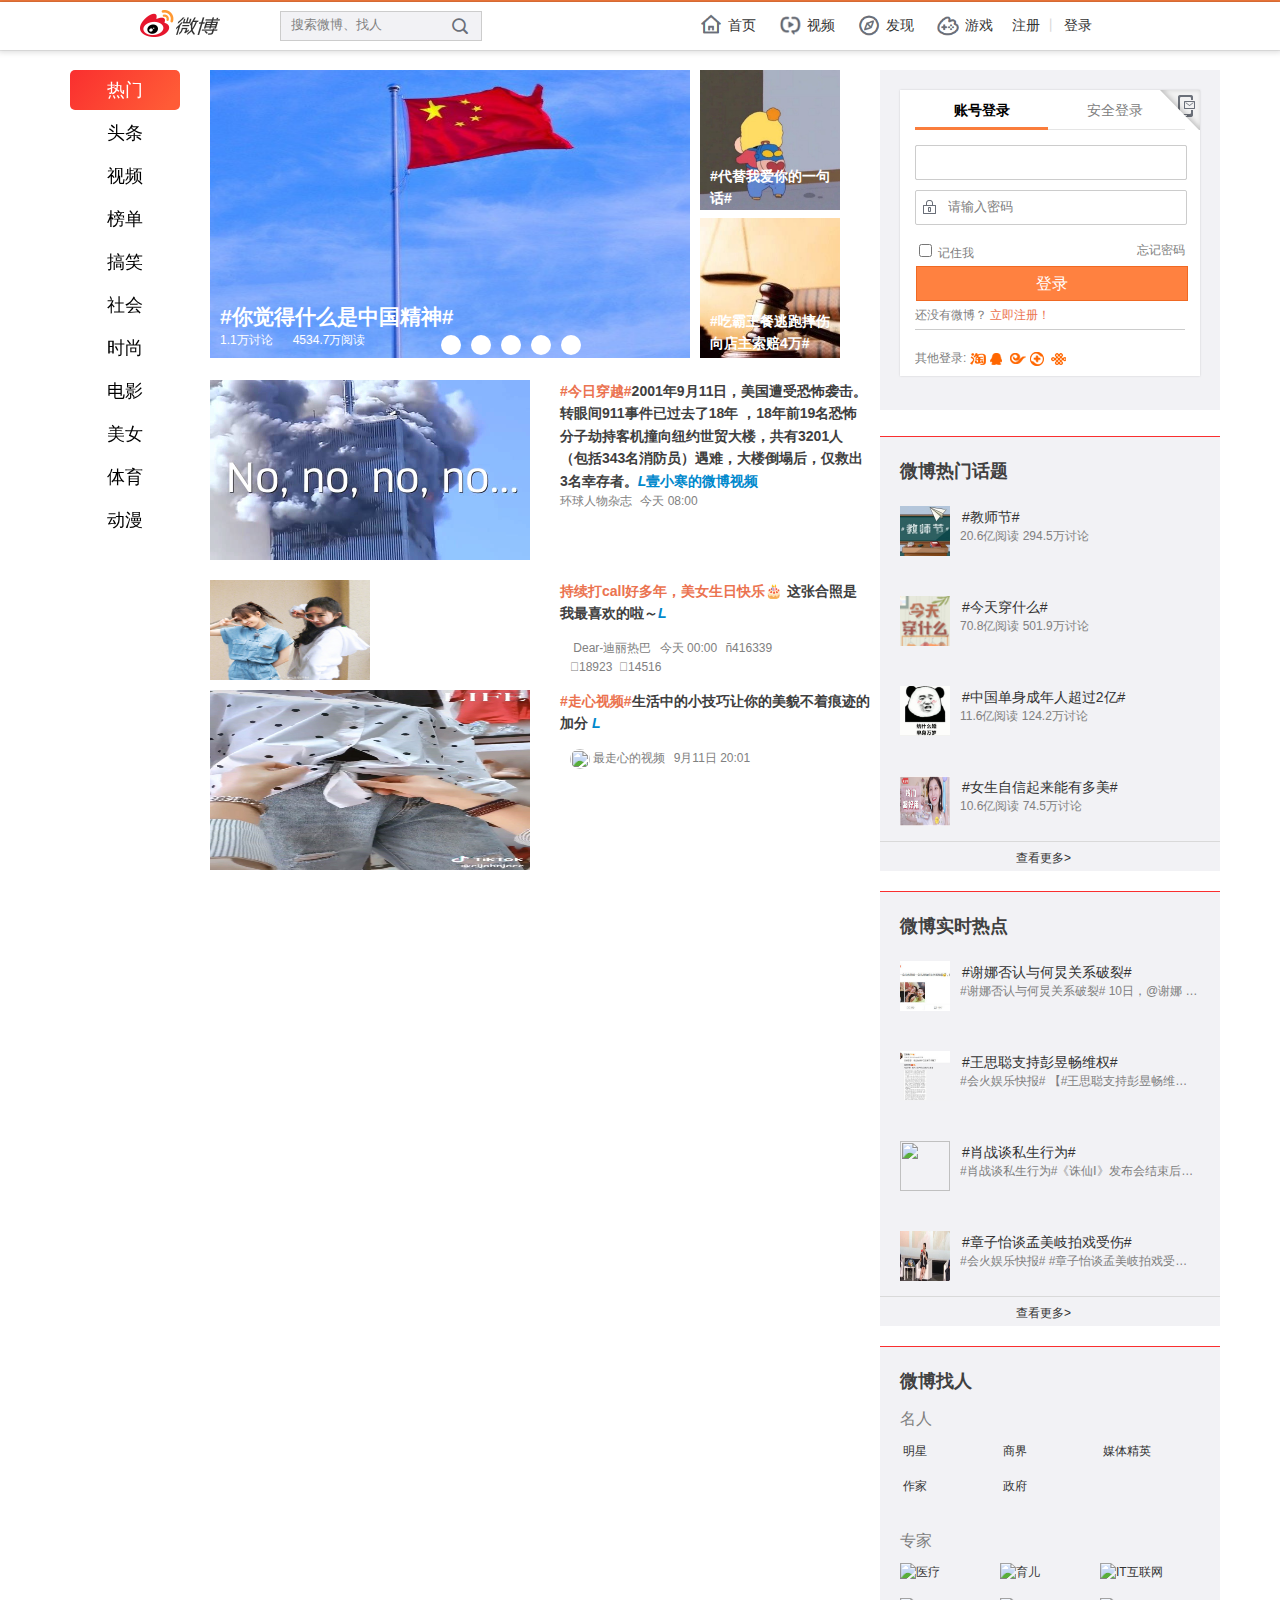
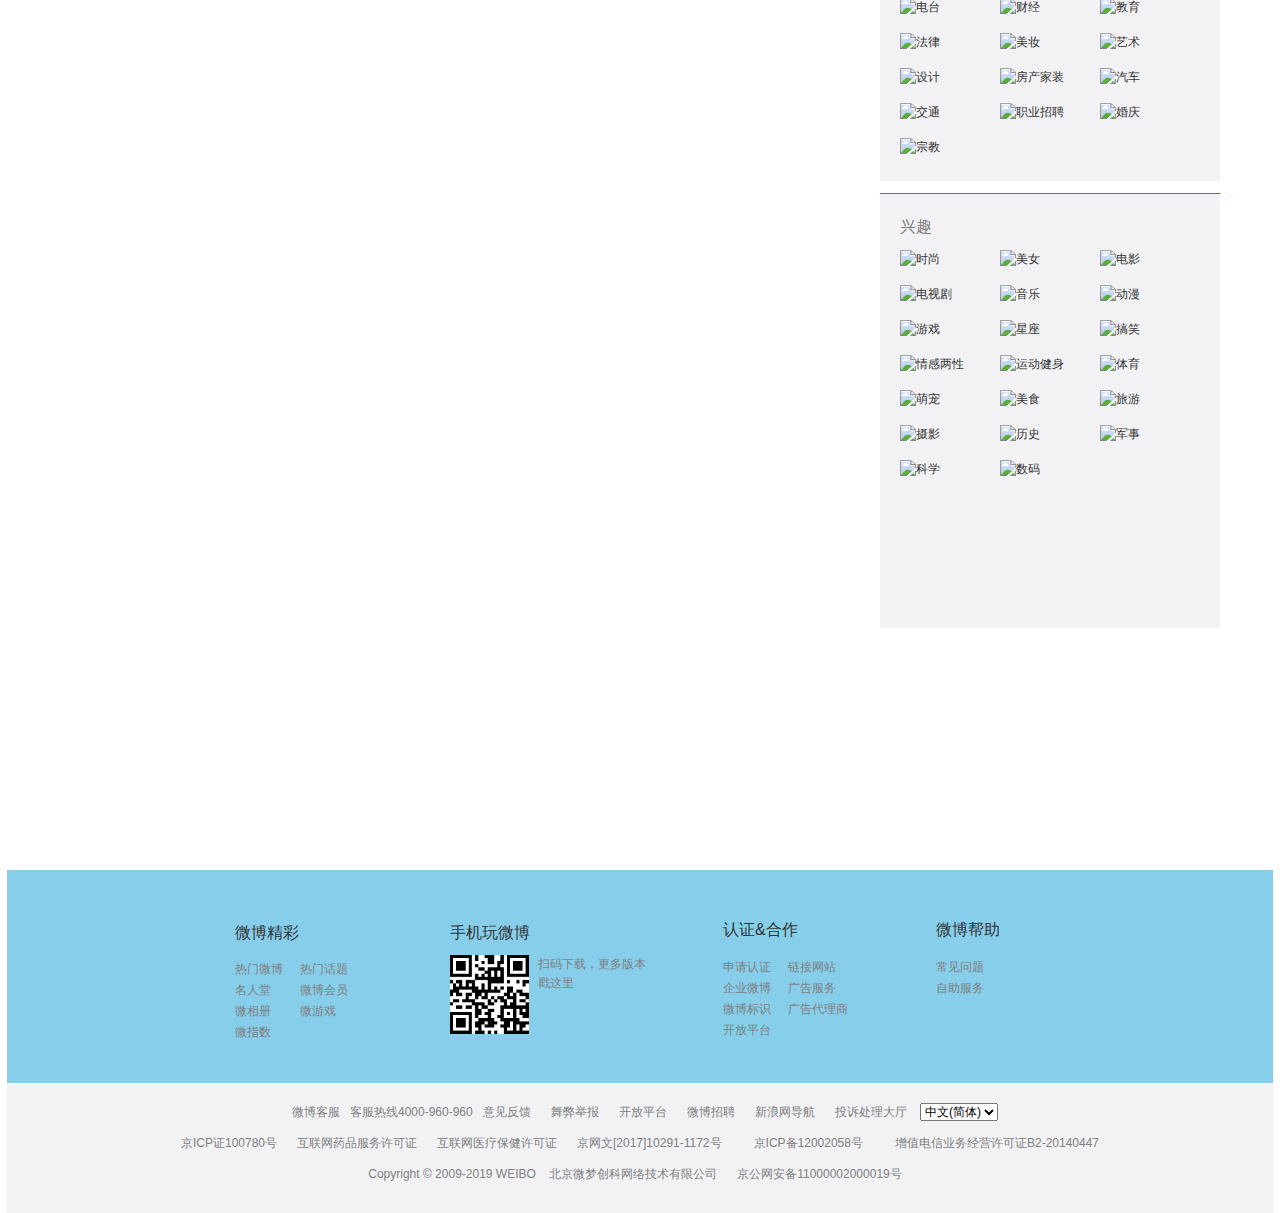
==== commit 9fa2def9: "最终版Beta1" ====
--- a/index.html
+++ b/index.html
@@ -201,7 +201,7 @@
                                     <!--                                    <img src="./imges/云深-头像.png" alt="">-->
                                     <img src="./imges/img2.jpg" alt="">
                                     <h3 class="W_autocut_2">#代替我爱你的一句话#</h3>
-                                    <a href="">aaaaa</a>
+                                    <a href=""></a>
                                 </li>
                                 <li class="img3">
                                     <!--                                    <img src="./imges/云深-头像.png" alt="">-->
@@ -219,41 +219,232 @@
                             </div>
                             <div class="PCD_pictext_i_v5">
                                 <div class="UG_list_v2">
-                                    <div class="vid">
-                                        <a href="http://t.cn/AiEKOR0Y?m=4415350860842991&u=6443147011"> <img class=""
-                                                                                                             src="./imges/7d4583c2ly1g6uhay8uh6j20zk0k07jo.jpg"
-                                                                                                             alt="">
-                                            <div class="list_des">
-                                                <h3 class="list_title_s"><a target="_blank" render="ext"
-                                                                            suda-uatrack="key=topic_click&amp;value=click_topic"
-                                                                            class="a_topic" extra-data="type=topic"
-                                                                            href="//s.weibo.com/weibo?q=%23%E4%BB%8A%E6%97%A5%E7%A9%BF%E8%B6%8A%23&amp;from=default">#今日穿越#</a>2001年9月11日，美国遭受恐怖袭击。转眼间911事件已过去了18年
-                                                    ，18年前19名恐怖分子劫持客机撞向纽约世贸大楼，共有3201人（包括343名消防员）遇难，大楼倒塌后，仅救出3名幸存者。<a
-                                                            suda-uatrack="key=tblog_card&amp;value=click_title:4415245424435797:1034-video:1034%3A4415004137442737::1647688972:4415245424435797:1647688972"
-                                                            title="壹小寒的微博视频" href="http://t.cn/AiEanQxl"
-                                                            alt="http://t.cn/AiEanQxl" action-type="feed_list_url"
-                                                            target="_blank" rel="noopener noreferrer"><i
-                                                            class="W_ficon ficon_cd_video">L</i>壹小寒的微博视频</a> ​​​​</h3>
-                                                <div class="subinfo_box clearfix">
-                                                    <a class="subinfo_box_img" href="//weibo.com/globalpeople"
-                                                       target="_blank"><span
-                                                            class="subinfo_face "><img
-                                                            src="https://tva1.sinaimg.cn/crop.0.0.180.180.50/6235bd0cjw1e8qgp5bmzyj2050050aa8.jpg?KID=imgbed,tva&amp;Expires=1568221255&amp;ssig=XeGOmUiT1J"
-                                                            alt="" width="20" height="20"></span></a>
-                                                    <a href="//weibo.com/globalpeople" target="_blank"><span
-                                                            class="subinfo S_txt2">环球人物杂志</span></a>
-                                                    <span class="subinfo S_txt2">今天 08:00</span>
+                                    <div class="UG_list_v2">
+                                        <div class="vid">
+                                            <a href="http://t.cn/AiEKOR0Y?m=4415350860842991&u=6443147011"> <img
+                                                    class=""
+                                                    src="./imges/7d4583c2ly1g6uhay8uh6j20zk0k07jo.jpg"
+                                                    alt="">
+                                                <div class="list_des">
+                                                    <h3 class="list_title_s"><a target="_blank" render="ext"
+                                                                                suda-uatrack="key=topic_click&amp;value=click_topic"
+                                                                                class="a_topic" extra-data="type=topic"
+                                                                                href="//s.weibo.com/weibo?q=%23%E4%BB%8A%E6%97%A5%E7%A9%BF%E8%B6%8A%23&amp;from=default">#今日穿越#</a>2001年9月11日，美国遭受恐怖袭击。转眼间911事件已过去了18年
+                                                        ，18年前19名恐怖分子劫持客机撞向纽约世贸大楼，共有3201人（包括343名消防员）遇难，大楼倒塌后，仅救出3名幸存者。<a
+                                                                suda-uatrack="key=tblog_card&amp;value=click_title:4415245424435797:1034-video:1034%3A4415004137442737::1647688972:4415245424435797:1647688972"
+                                                                title="壹小寒的微博视频" href="http://t.cn/AiEanQxl"
+                                                                alt="http://t.cn/AiEanQxl" action-type="feed_list_url"
+                                                                target="_blank" rel="noopener noreferrer"><i
+                                                                class="W_ficon ficon_cd_video">L</i>壹小寒的微博视频</a> ​​​​
+                                                    </h3>
+                                                    <div class="subinfo_box_kbfz clearfix">
+                                                        <a class="subinfo_box_img" href="//weibo.com/globalpeople"
+                                                           target="_blank"><span
+                                                                class="subinfo_face "></span></a>
+                                                        <a href="//weibo.com/globalpeople" target="_blank"><span
+                                                                class="subinfo S_txt2">环球人物杂志</span></a>
+                                                        <span class="subinfo S_txt2">今天 08:00</span>
+                                                    </div>
+                                                    <div class="subinfo_box ">
+                                                        <span></span>
+                                                    </div>
                                                 </div>
-                                                <div class="subinfo_box ">
-                                                    <span></span>
+                                            </a>
+                                        </div>
+                                    </div>
+                                    <div class="UG_list_v2">
+                                        <div class="vid" style="width: 660px; height: 110px">
+                                            <a href="http://t.cn/AiEKOR0Y?m=4415350860842991&u=6443147011"> <img
+                                                    style="width: 160px;height: 100px" class=""
+                                                    src="./imges/63885668ly1g6w0sfemiej21gy1gy1ky.jpg"
+                                                    alt="">
+                                                <div class="list_des">
+                                                    <h3 class="list_title_s"><a target="_blank" render="ext"
+                                                                                suda-uatrack="key=topic_click&amp;value=click_topic"
+                                                                                class="a_topic" extra-data="type=topic"
+                                                                                href="//s.weibo.com/weibo?q=%23%E4%BB%8A%E6%97%A5%E7%A9%BF%E8%B6%8A%23&amp;from=default">持续打call好多年，美女生日快乐🎂</a>
+                                                        这张合照是我最喜欢的啦～<a
+                                                                suda-uatrack="key=tblog_card&amp;value=click_title:4415245424435797:1034-video:1034%3A4415004137442737::1647688972:4415245424435797:1647688972"
+                                                                title="壹小寒的微博视频" href="http://t.cn/AiEanQxl"
+                                                                alt="http://t.cn/AiEanQxl" action-type="feed_list_url"
+                                                                target="_blank" rel="noopener noreferrer"><i
+                                                                class="W_ficon ficon_cd_video">L</i></a> ​​​​</h3>
+                                                    <div class="subinfo_box clearfix">
+                                                        <a class="subinfo_box_img" href="//weibo.com/globalpeople"
+                                                           target="_blank"><span
+                                                                class="subinfo_face ">
+<!--                                                            <img-->
+                                                            <!--                                                                src="https://tva1.sinaimg.cn/crop.0.0.180.180.50/6235bd0cjw1e8qgp5bmzyj2050050aa8.jpg?KID=imgbed,tva&amp;Expires=1568221255&amp;ssig=XeGOmUiT1J"-->
+                                                            <!--                                                                alt="" width="20" height="20">-->
+                                                        </span></a>
+                                                        <!--                                                        <a href="//weibo.com/globalpeople" target="_blank"><span-->
+                                                        <!--                                                                class="subinfo S_txt2">环球人物杂志</span></a>-->
+                                                        <!--                                                        <span class="subinfo S_txt2">今天 08:00</span>-->
+                                                        <div class="subinfo_box_dllb clearfix">
+                                                            <a href="/u/1669879400?from=feed&amp;loc=nickname"
+                                                               target="_blank"><span class="subinfo_face "></span></a>
+                                                            <a href="/u/1669879400?from=feed&amp;loc=nickname"
+                                                               target="_blank"><span
+                                                                    class="subinfo S_txt2">Dear-迪丽热巴</span></a>
+                                                            <span class="subinfo S_txt2">今天 00:00</span>
+                                                            <span class="subinfo_rgt S_txt2"><em
+                                                                    class="W_ficon ficon_praised S_ficon W_f16">ñ</em><em>416339</em></span>
+                                                            <span class="rgt_line W_fr"></span>
+                                                            <span class="subinfo_rgt S_txt2"><em
+                                                                    class="W_ficon ficon_repeat S_ficon W_f16"></em><em>18923</em></span>
+                                                            <span class="rgt_line W_fr"></span>
+                                                            <span class="subinfo_rgt S_txt2"><em
+                                                                    class="W_ficon ficon_forward S_ficon W_f16"></em><em>14516</em></span>
+                                                        </div>
+                                                    </div>
+                                                    <div class="subinfo_box ">
+                                                        <span></span>
+                                                    </div>
                                                 </div>
-                                            </div>
-                                        </a>
+                                            </a>
+                                        </div>
                                     </div>
+                                    <div class="UG_list_v2">
+                                        <div class="vid">
+                                            <a href="http://t.cn/AiEKOR0Y?m=4415350860842991&u=6443147011"> <img
+                                                    class=""
+                                                    src="./imges/a0a9efa5gy1g6u7nwd13hj20k00zkgqw.jpg"
+                                                    alt="">
+                                                <div class="list_des">
+                                                    <h3 class="list_title_s"><a target="_blank" render="ext"
+                                                                                suda-uatrack="key=topic_click&amp;value=click_topic"
+                                                                                class="a_topic" extra-data="type=topic"
+                                                                                href="//s.weibo.com/weibo?q=%23%E4%BB%8A%E6%97%A5%E7%A9%BF%E8%B6%8A%23&amp;from=default">#走心视频#</a>生活中的小技巧让你的美貌不着痕迹的加分
+                                                        <a
+                                                                suda-uatrack="key=tblog_card&amp;value=click_title:4415245424435797:1034-video:1034%3A4415004137442737::1647688972:4415245424435797:1647688972"
+                                                                title="壹小寒的微博视频" href="http://t.cn/AiEanQxl"
+                                                                alt="http://t.cn/AiEanQxl" action-type="feed_list_url"
+                                                                target="_blank" rel="noopener noreferrer"><i
+                                                                class="W_ficon ficon_cd_video">L</i></a> ​​​​</h3>
+                                                    <div class="subinfo_box clearfix">
+                                                        <a class="subinfo_box_img" href="//weibo.com/globalpeople"
+                                                           target="_blank"><span
+                                                                class="subinfo_face "></span></a>
+                                                        <!--                                                        <a href="//weibo.com/globalpeople" target="_blank"><span-->
+                                                        <!--                                                                class="subinfo S_txt2">环球人物杂志</span></a>-->
+                                                        <!--                                                        <span class="subinfo S_txt2">今天 08:00</span>-->
+                                                        <div class="subinfo_box_zouxin clearfix">
+                                                            <a href="//weibo.com/u/6059218988" target="_blank"><span
+                                                                    class="subinfo_face "><img
+                                                                    src="https://tvax1.sinaimg.cn/crop.0.0.996.996.50/006C3REwly8fn2kmkpb4rj30ro0rodhk.jpg?KID=imgbed,tva&amp;Expires=1568290376&amp;ssig=s890fo7kI4"
+                                                                    alt="" width="20" height="20"></span></a>
+                                                            <a href="//weibo.com/u/6059218988" target="_blank"><span
+                                                                    class="subinfo S_txt2">最走心的视频</span></a>
+                                                            <span class="subinfo S_txt2">9月11日 20:01</span>
+                                                        </div>
+                                                    </div>
+                                                    <div class="subinfo_box ">
+                                                        <span></span>
+                                                    </div>
+                                                </div>
+                                            </a>
+                                        </div>
+                                    </div>
+<!--                                    <div class="UG_list_v2">-->
+<!--                                        <div class="vid">-->
+<!--                                            <a href="http://t.cn/AiEKOR0Y?m=4415350860842991&u=6443147011"> <img-->
+<!--                                                    class=""-->
+<!--                                                    src="./imges/7d4583c2ly1g6uhay8uh6j20zk0k07jo.jpg"-->
+<!--                                                    alt="">-->
+<!--                                                <div class="list_des">-->
+<!--                                                    <h3 class="list_title_s"><a target="_blank" render="ext"-->
+<!--                                                                                suda-uatrack="key=topic_click&amp;value=click_topic"-->
+<!--                                                                                class="a_topic" extra-data="type=topic"-->
+<!--                                                                                href="//s.weibo.com/weibo?q=%23%E4%BB%8A%E6%97%A5%E7%A9%BF%E8%B6%8A%23&amp;from=default">#今日穿越#</a>2001年9月11日，美国遭受恐怖袭击。转眼间911事件已过去了18年-->
+<!--                                                        ，18年前19名恐怖分子劫持客机撞向纽约世贸大楼，共有3201人（包括343名消防员）遇难，大楼倒塌后，仅救出3名幸存者。<a-->
+<!--                                                                suda-uatrack="key=tblog_card&amp;value=click_title:4415245424435797:1034-video:1034%3A4415004137442737::1647688972:4415245424435797:1647688972"-->
+<!--                                                                title="壹小寒的微博视频" href="http://t.cn/AiEanQxl"-->
+<!--                                                                alt="http://t.cn/AiEanQxl" action-type="feed_list_url"-->
+<!--                                                                target="_blank" rel="noopener noreferrer"><i-->
+<!--                                                                class="W_ficon ficon_cd_video">L</i>壹小寒的微博视频</a> ​​​​-->
+<!--                                                    </h3>-->
+<!--                                                    <div class="subinfo_box clearfix">-->
+<!--                                                        <a class="subinfo_box_img" href="//weibo.com/globalpeople"-->
+<!--                                                           target="_blank"><span-->
+<!--                                                                class="subinfo_face "></span></a>-->
+<!--                                                        <a href="//weibo.com/globalpeople" target="_blank"><span-->
+<!--                                                                class="subinfo S_txt2">环球人物杂志</span></a>-->
+<!--                                                        <span class="subinfo S_txt2">今天 08:00</span>-->
+<!--                                                    </div>-->
+<!--                                                    <div class="subinfo_box ">-->
+<!--                                                        <span></span>-->
+<!--                                                    </div>-->
+<!--                                                </div>-->
+<!--                                            </a>-->
+<!--                                        </div>-->
+<!--                                    </div>-->
+<!--                                    <div class="UG_list_v2">-->
+<!--                                        <div class="vid">-->
+<!--                                            <a href="http://t.cn/AiEKOR0Y?m=4415350860842991&u=6443147011"> <img-->
+<!--                                                    class=""-->
+<!--                                                    src="./imges/7d4583c2ly1g6uhay8uh6j20zk0k07jo.jpg"-->
+<!--                                                    alt="">-->
+<!--                                                <div class="list_des">-->
+<!--                                                    <h3 class="list_title_s"><a target="_blank" render="ext"-->
+<!--                                                                                suda-uatrack="key=topic_click&amp;value=click_topic"-->
+<!--                                                                                class="a_topic" extra-data="type=topic"-->
+<!--                                                                                href="//s.weibo.com/weibo?q=%23%E4%BB%8A%E6%97%A5%E7%A9%BF%E8%B6%8A%23&amp;from=default">#今日穿越#</a>2001年9月11日，美国遭受恐怖袭击。转眼间911事件已过去了18年-->
+<!--                                                        ，18年前19名恐怖分子劫持客机撞向纽约世贸大楼，共有3201人（包括343名消防员）遇难，大楼倒塌后，仅救出3名幸存者。<a-->
+<!--                                                                suda-uatrack="key=tblog_card&amp;value=click_title:4415245424435797:1034-video:1034%3A4415004137442737::1647688972:4415245424435797:1647688972"-->
+<!--                                                                title="壹小寒的微博视频" href="http://t.cn/AiEanQxl"-->
+<!--                                                                alt="http://t.cn/AiEanQxl" action-type="feed_list_url"-->
+<!--                                                                target="_blank" rel="noopener noreferrer"><i-->
+<!--                                                                class="W_ficon ficon_cd_video">L</i>壹小寒的微博视频</a> ​​​​-->
+<!--                                                    </h3>-->
+<!--                                                    <div class="subinfo_box clearfix">-->
+<!--                                                        <a class="subinfo_box_img" href="//weibo.com/globalpeople"-->
+<!--                                                           target="_blank"><span-->
+<!--                                                                class="subinfo_face "></span></a>-->
+<!--                                                        <a href="//weibo.com/globalpeople" target="_blank"><span-->
+<!--                                                                class="subinfo S_txt2">环球人物杂志</span></a>-->
+<!--                                                        <span class="subinfo S_txt2">今天 08:00</span>-->
+<!--                                                    </div>-->
+<!--                                                    <div class="subinfo_box ">-->
+<!--                                                        <span></span>-->
+<!--                                                    </div>-->
+<!--                                                </div>-->
+<!--                                            </a>-->
+<!--                                        </div>-->
+<!--                                    </div>-->
 
+
+<!--                                    <div class="vid">-->
+<!--                                        <a href="http://t.cn/AiEKOR0Y?m=4415350860842991&u=6443147011"> <img class=""-->
+<!--                                                                                                             src="./imges/7d4583c2ly1g6uhay8uh6j20zk0k07jo.jpg"-->
+<!--                                                                                                             alt="">-->
+<!--                                            <div class="list_des">-->
+<!--                                                <h3 class="list_title_s"><a target="_blank" render="ext"-->
+<!--                                                                            suda-uatrack="key=topic_click&amp;value=click_topic"-->
+<!--                                                                            class="a_topic" extra-data="type=topic"-->
+<!--                                                                            href="//s.weibo.com/weibo?q=%23%E4%BB%8A%E6%97%A5%E7%A9%BF%E8%B6%8A%23&amp;from=default">#今日穿越#</a>2001年9月11日，美国遭受恐怖袭击。转眼间911事件已过去了18年-->
+<!--                                                    ，18年前19名恐怖分子劫持客机撞向纽约世贸大楼，共有3201人（包括343名消防员）遇难，大楼倒塌后，仅救出3名幸存者。<a-->
+<!--                                                            suda-uatrack="key=tblog_card&amp;value=click_title:4415245424435797:1034-video:1034%3A4415004137442737::1647688972:4415245424435797:1647688972"-->
+<!--                                                            title="壹小寒的微博视频" href="http://t.cn/AiEanQxl"-->
+<!--                                                            alt="http://t.cn/AiEanQxl" action-type="feed_list_url"-->
+<!--                                                            target="_blank" rel="noopener noreferrer"><i-->
+<!--                                                            class="W_ficon ficon_cd_video">L</i>壹小寒的微博视频</a> ​​​​</h3>-->
+<!--                                                <div class="subinfo_box clearfix">-->
+<!--                                                    <a class="subinfo_box_img" href="//weibo.com/globalpeople"-->
+<!--                                                       target="_blank"><span-->
+<!--                                                            class="subinfo_face "></span></a>-->
+<!--                                                    <a href="//weibo.com/globalpeople" target="_blank"><span-->
+<!--                                                            class="subinfo S_txt2">环球人物杂志</span></a>-->
+<!--                                                    <span class="subinfo S_txt2">今天 08:00</span>-->
+<!--                                                </div>-->
+<!--                                                <div class="subinfo_box ">-->
+<!--                                                    <span></span>-->
+<!--                                                </div>-->
+<!--                                            </div>-->
+<!--                                        </a>-->
+<!--                                    </div>-->
                                 </div>
+                            </div>
 
-                            </div>
                         </div>
                         <!--                        右侧栏-->
                         <div class="WB_main_r">
--- a/css/index.css
+++ b/css/index.css
@@ -998,14 +998,14 @@
     display: inline-block;
     width: 660px;
     height: 200px;
-    background-color: purple;
+    /*background-color: purple;*/
 }
 
 .UG_list_v2 .list_des {
     display: inline-block;
     /*float: left;*/
     float: right;
-    background-color: skyblue;
+    /*background-color: skyblue;*/
 }
 
 .list_des .a_topic {
@@ -1023,8 +1023,10 @@
     height: 30px;
     box-sizing: border-box;
     margin-left: 30px;
+    /*top: 10px;*/
     position: relative;
-    top: 120px;
+    /*left: -30px;!**!*/
+    /*top: 120px;*/
 }
 
 .subinfo_box_img {
@@ -1043,6 +1045,19 @@
     width: 20px;
     height: 20px;
     border-radius: 50%;
+}
+
+.subinfo_box_dllb {
+    position: relative;
+    top: -60px;
+    left: -20px;
+}
+
+.subinfo_box_zouxin {
+    position: relative;
+    /*top: ;*/
+    top: -60px;
+    left: -20px;
 }
 
 .list_title_s {
